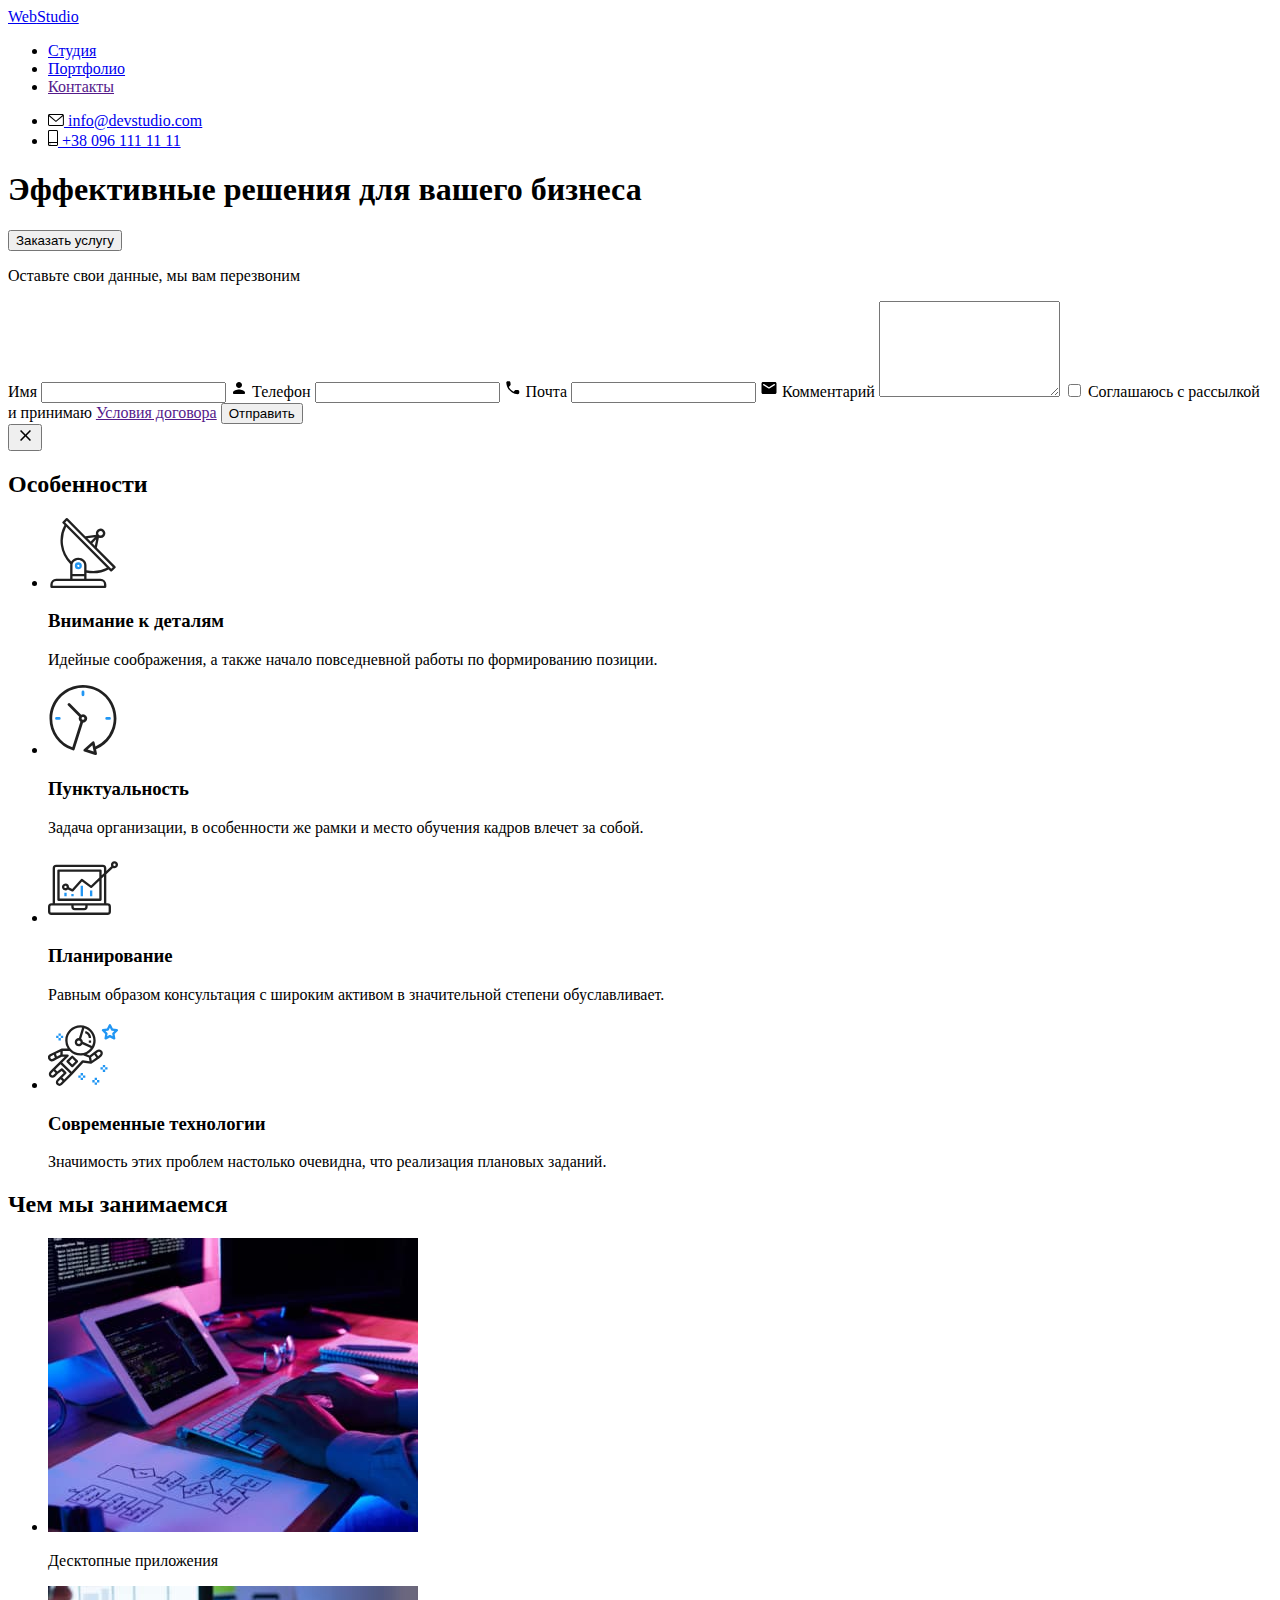
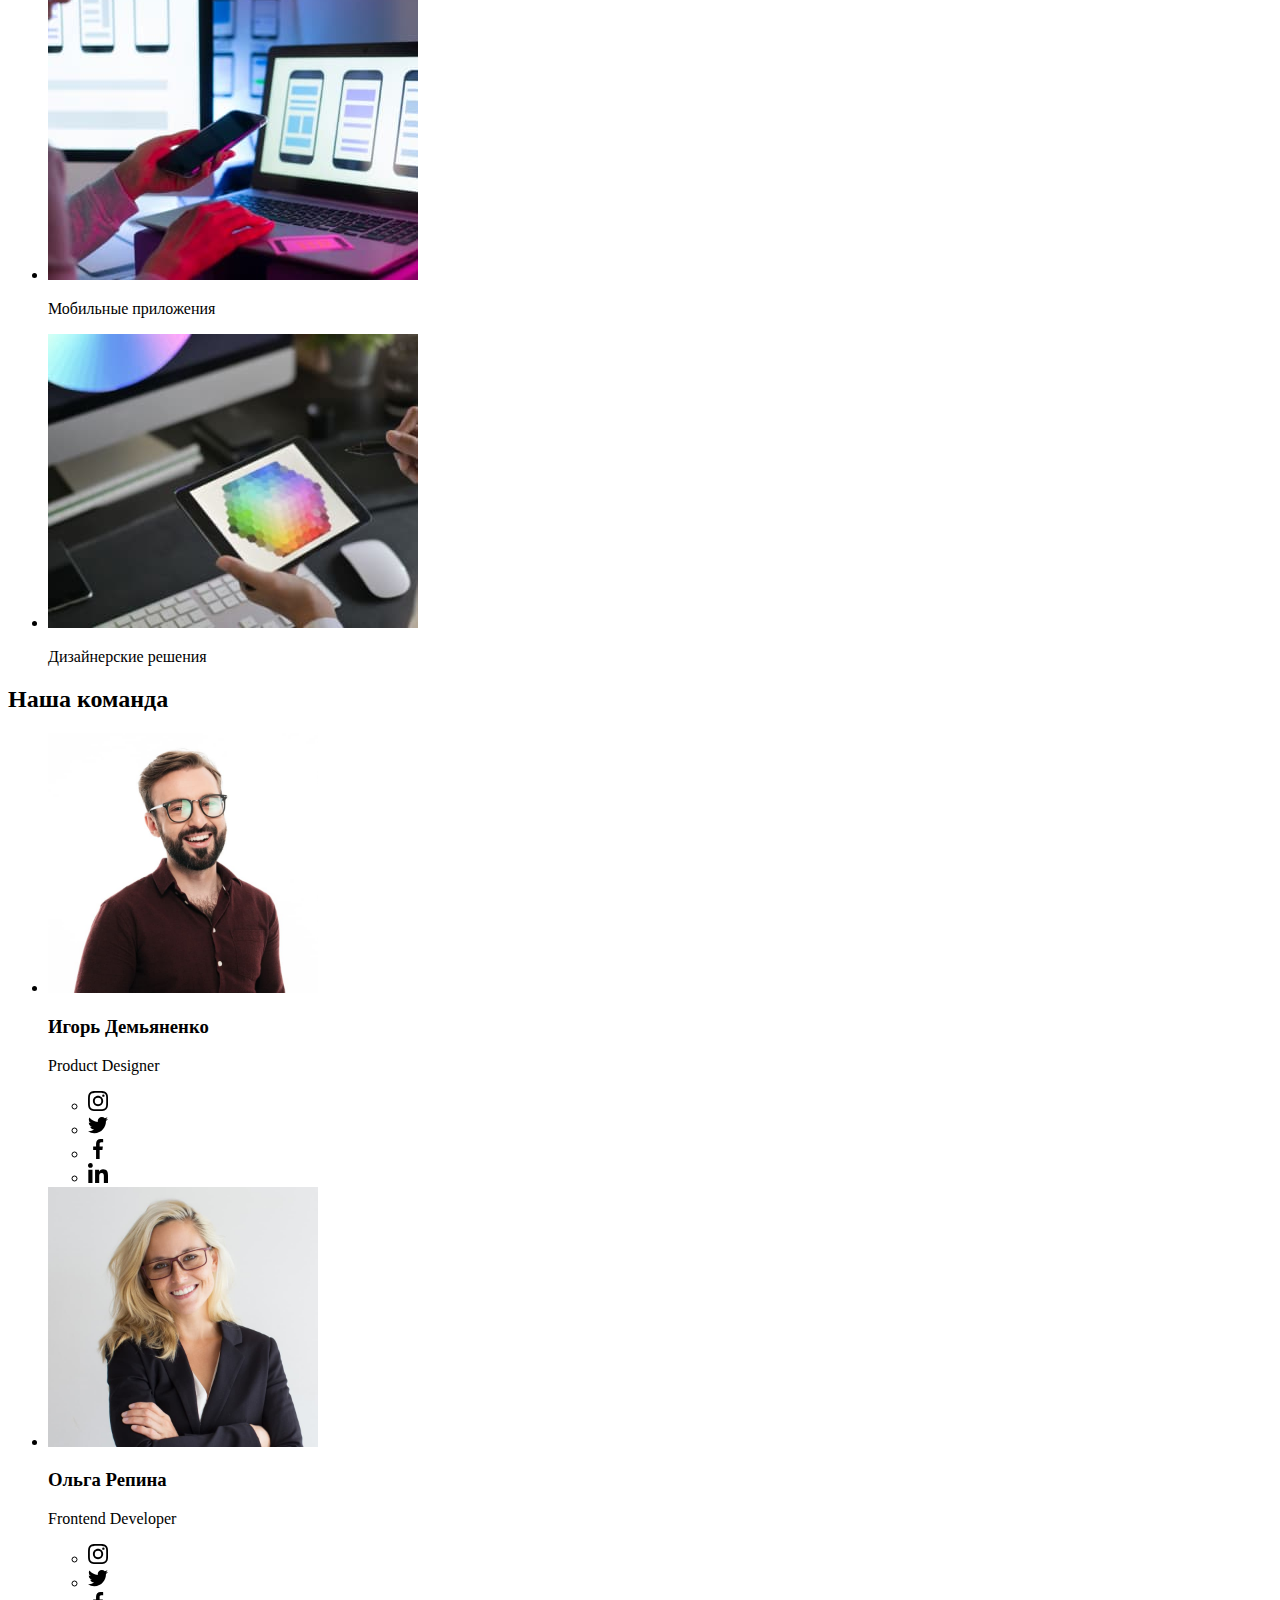
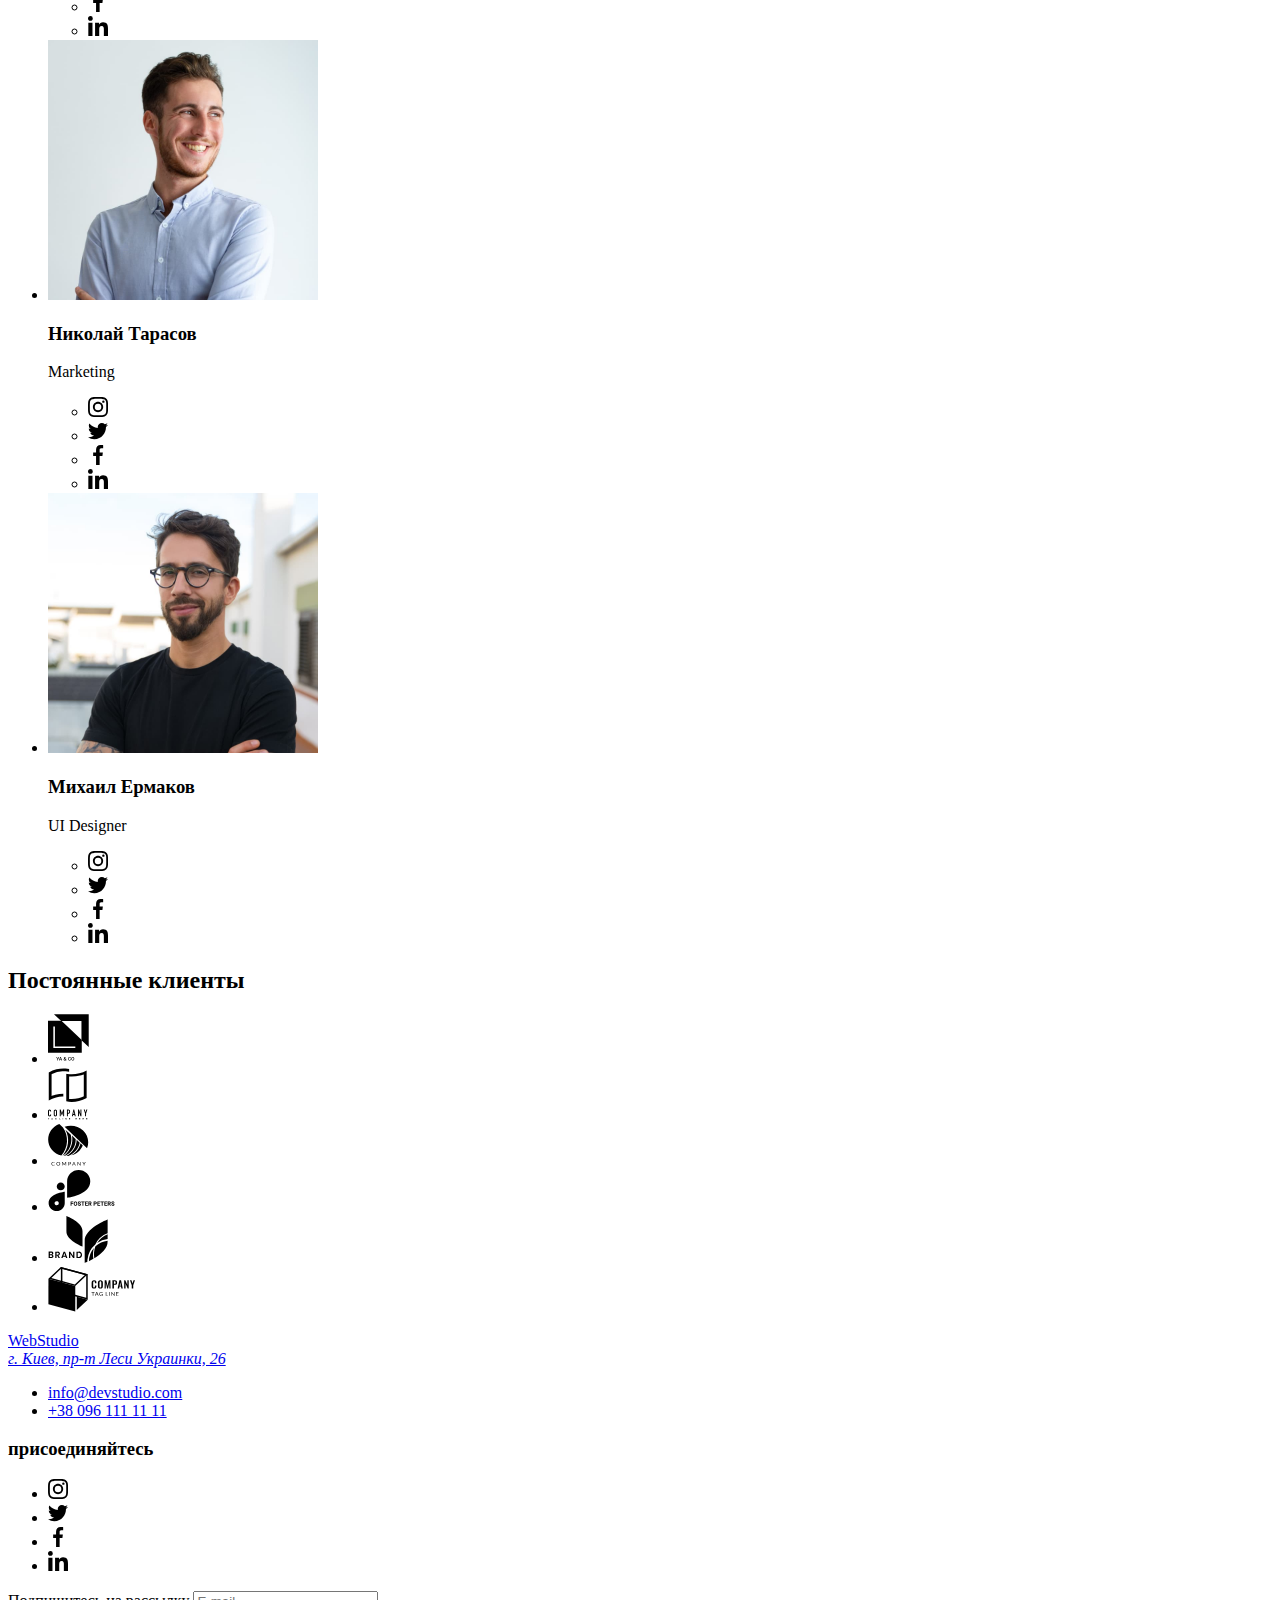
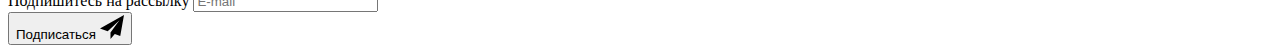
==== index.html @ 2cf4d6de "Добавление файлов" ====
<!DOCTYPE html>
<html lang="ru">
  <head>
    <meta charset="UTF-8" />
    <meta name="viewport" content="width=device-width, initial-scale=1.0" />
    <link rel="preconnect" href="https://fonts.gstatic.com" />
    <link
      href="https://fonts.googleapis.com/css2?family=Raleway:wght@700&family=Roboto:wght@400;500;700;900&display=swap"
      rel="stylesheet"
    />
    <link
      rel="stylesheet"
      href="https://cdnjs.cloudflare.com/ajax/libs/modern-normalize/1.0.0/modern-normalize.css"
      integrity="sha512-Zx6MlUMKSVJoQ+83OwhdILe8cSEsCzfqThJd7J/VA2UrK6Ctj85p+xzqfyuNXE5B1k25uUdmJ2OzItbBy9GHAQ=="
      crossorigin="anonymous"
    />
    <link rel="stylesheet" href="./css/styles.css" />
    <title>WebStudio</title>
  </head>
  <body>
    <!--Header-->
    <header class="header">
      <div class="container">
        <nav class="main-nav">
          <a class="logo" href="./index.html"
            ><span class="text-logo">Web</span>Studio</a
          >
          <ul class="nav-list list">
            <li class="item current-page">
              <a class="link" href="./index.html">Студия</a>
            </li>
            <li class="item">
              <a class="link" href="./portfolio.html">Портфолио</a>
            </li>
            <li class="item"><a class="link" href="">Контакты</a></li>
          </ul>
        </nav>
        <ul class="list contact-list">
          <li class="item">
            <a class="link" href="mailto:info@devstudio.com">
              <svg class="icon" width="16" height="12">
                <use href="./images/icons.svg#icon-envelope"></use>
              </svg>
              info@devstudio.com
            </a>
          </li>
          <li class="item">
            <a class="link" href="tel:+380961111111">
              <svg class="icon" width="10" height="16">
                <use href="./images/icons.svg#icon-smartphone"></use>
              </svg>
              +38 096 111 11 11</a
            >
          </li>
        </ul>
      </div>
    </header>

    <main>
      <!--Hero-->
      <section class="hero section overlay-hero">
        <div class="container">
          <h1 class="hero-title">Эффективные решения для вашего бизнеса</h1>
          <button class="hero-button" data-modal-open type="button">
            Заказать услугу
          </button>
          <div class="backdrop is-hidden" data-modal>
            <div class="modal">
              <form class="modal-content">
                <p class="modal-content-title">
                  Оставьте свои данные, мы вам перезвоним
                </p>
                <label class="modal-content-label"
                  >Имя
                  <input class="modal-content-input" type="text" name="name" />
                  <svg class="modal-content-icon" width="18" height="18">
                    <use href="./images/icons.svg#person-black"></use>
                  </svg>
                </label>

                <label class="modal-content-label">
                  Телефон
                  <input
                    class="modal-content-input"
                    type="tel"
                    name="phone-number"
                  />
                  <svg class="modal-content-icon" width="18" height="18">
                    <use href="./images/icons.svg#phone-black"></use>
                  </svg>
                </label>

                <label class="modal-content-label"
                  >Почта
                  <input
                    class="modal-content-input"
                    type="email"
                    name="email"
                  />
                  <svg class="modal-content-icon" width="18" height="18">
                    <use href="./images/icons.svg#email-black"></use>
                  </svg>
                </label>

                <label for="modal-content-comment" class="modal-content-label"
                  >Комментарий
                  <textarea
                    class="modal-content-input"
                    name="comment"
                    id="modal-content-comment"
                    rows="6"
                    placeholder="Введите текст"
                  >
                  </textarea>
                </label>

                <label class="modal-cheked-label">
                  <input class="checkbox" type="checkbox" />
                  <span class="checkbox-icon"></span> Соглашаюсь с рассылкой и
                  принимаю
                  <a class="checkbox-link" href="">Условия договора</a>
                </label>
                <button class="modal-submit" type="submit">Отправить</button>
              </form>
              <button class="close-button" data-modal-close type="button">
                <svg class="close-button-icon" width="18" height="18">
                  <use href="./images/icons.svg#icon-close"></use>
                </svg>
              </button>
            </div>
          </div>
        </div>
      </section>

      <!--features-->
      <section class="features section">
        <div class="container">
          <h2 class="visually-hidden">Особенности</h2>
          <ul class="features-list list">
            <li class="item">
              <div class="features-icon-bg">
                <svg class="icon" width="70" height="70">
                  <use href="./images/icons.svg#icon-antenna"></use>
                </svg>
              </div>
              <h3 class="features-title">Внимание к деталям</h3>
              <p>
                Идейные соображения, а также начало повседневной работы по
                формированию позиции.
              </p>
            </li>
            <li class="item">
              <div class="features-icon-bg">
                <svg class="icon" width="70" height="70">
                  <use href="./images/icons.svg#icon-clock"></use>
                </svg>
              </div>
              <h3 class="features-title">Пунктуальность</h3>
              <p>
                Задача организации, в особенности же рамки и место обучения
                кадров влечет за собой.
              </p>
            </li>
            <li class="item">
              <div class="features-icon-bg">
                <svg class="icon" width="70" height="70">
                  <use href="./images/icons.svg#icon-diagram"></use>
                </svg>
              </div>
              <h3 class="features-title">Планирование</h3>
              <p>
                Равным образом консультация с широким активом в значительной
                степени обуславливает.
              </p>
            </li>
            <li class="item">
              <div class="features-icon-bg">
                <svg class="icon" width="70" height="70">
                  <use href="./images/icons.svg#icon-astronaut"></use>
                </svg>
              </div>
              <h3 class="features-title">Современные технологии</h3>
              <p>
                Значимость этих проблем настолько очевидна, что реализация
                плановых заданий.
              </p>
            </li>
          </ul>
        </div>
      </section>

      <!--What are we doing-->
      <section class="occupation">
        <div class="container">
          <h2 class="occupation-title">Чем мы занимаемся</h2>
          <ul class="occupation-list list">
            <li class="item">
              <img
                src="./images/development.jpg"
                alt="Разработка"
                width="370"
              />
              <div class="occupation-list-text">
                <p>Десктопные приложения</p>
              </div>
            </li>
            <li class="item">
              <img src="./images/planning.jpg" alt="Планирование" width="370" />
              <div class="occupation-list-text">
                <p>Мобильные приложения</p>
              </div>
            </li>
            <li class="item">
              <img src="./images/design.jpg" alt="Дизайн" width="370" />
              <div class="occupation-list-text">
                <p>Дизайнерские решения</p>
              </div>
            </li>
          </ul>
        </div>
      </section>

      <!--Our Team-->
      <section class="team section">
        <div class="container">
          <h2 class="team-title">Наша команда</h2>
          <ul class="team-list list">
            <li class="team-list-item">
              <img
                src="./images/product.jpg"
                alt="Фото дезайнера продукта Игоря Демьяненко"
                width="270"
              />
              <h3 class="team-list-item-title">Игорь Демьяненко</h3>
              <p class="team-list-item-text">Product Designer</p>
              <ul class="social-net list">
                <li class="item">
                  <a
                    class="link"
                    href=""
                    aria-label="Ссилка на instagram"
                    rel="noopener noreferrer nofollow"
                    target="_blank"
                  >
                    <svg class="icon" width="20" height="20">
                      <use href="./images/icons.svg#icon-instagram"></use>
                    </svg>
                  </a>
                </li>
                <li class="item">
                  <a
                    class="link"
                    href=""
                    aria-label="Ссилка на twitter"
                    rel="noopener noreferrer nofollow"
                    target="_blank"
                  >
                    <svg class="icon" width="20" height="20">
                      <use href="./images/icons.svg#icon-twitter"></use>
                    </svg>
                  </a>
                </li>
                <li class="item">
                  <a
                    class="link"
                    href=""
                    aria-label="Ссилка на facebook"
                    rel="noopener noreferrer nofollow"
                    target="_blank"
                  >
                    <svg class="icon" width="20" height="20">
                      <use href="./images/icons.svg#icon-facebook"></use>
                    </svg>
                  </a>
                </li>
                <li class="item">
                  <a
                    class="link"
                    href=""
                    aria-label="Ссилка на linkedin"
                    rel="noopener noreferrer nofollow"
                    target="_blank"
                  >
                    <svg class="icon" width="20" height="20">
                      <use href="./images/icons.svg#icon-linkedin"></use>
                    </svg>
                  </a>
                </li>
              </ul>
            </li>
            <li class="team-list-item">
              <img
                src="./images/frontend.jpg"
                alt="Фото фронтенд разработчика Ольги Репиной"
                width="270"
              />
              <h3 class="team-list-item-title">Ольга Репина</h3>
              <p class="team-list-item-text">Frontend Developer</p>
              <ul class="social-net list">
                <li class="item">
                  <a
                    class="link"
                    href=""
                    aria-label="Ссилка на instagram"
                    rel="noopener noreferrer nofollow"
                    target="_blank"
                  >
                    <svg class="icon" width="20" height="20">
                      <use href="./images/icons.svg#icon-instagram"></use>
                    </svg>
                  </a>
                </li>
                <li class="item">
                  <a
                    class="link"
                    href=""
                    aria-label="Ссилка на twitter"
                    rel="noopener noreferrer nofollow"
                    target="_blank"
                  >
                    <svg class="icon" width="20" height="20">
                      <use href="./images/icons.svg#icon-twitter"></use>
                    </svg>
                  </a>
                </li>
                <li class="item">
                  <a
                    class="link"
                    href=""
                    aria-label="Ссилка на facebook"
                    rel="noopener noreferrer nofollow"
                    target="_blank"
                  >
                    <svg class="icon" width="20" height="20">
                      <use href="./images/icons.svg#icon-facebook"></use>
                    </svg>
                  </a>
                </li>
                <li class="item">
                  <a
                    class="link"
                    href=""
                    aria-label="Ссилка на linkedin"
                    rel="noopener noreferrer nofollow"
                    target="_blank"
                  >
                    <svg class="icon" width="20" height="20">
                      <use href="./images/icons.svg#icon-linkedin"></use>
                    </svg>
                  </a>
                </li>
              </ul>
            </li>
            <li class="team-list-item">
              <img
                src="./images/marketing.jpg"
                alt="Фото маркетолога Николая Тарасова"
                width="270"
              />
              <h3 class="team-list-item-title">Николай Тарасов</h3>
              <p class="team-list-item-text">Marketing</p>

              <ul class="social-net list">
                <li class="item">
                  <a
                    class="link"
                    href=""
                    aria-label="Ссилка на instagram"
                    rel="noopener noreferrer nofollow"
                    target="_blank"
                  >
                    <svg class="icon" width="20" height="20">
                      <use href="./images/icons.svg#icon-instagram"></use>
                    </svg>
                  </a>
                </li>
                <li class="item">
                  <a
                    class="link"
                    href=""
                    aria-label="Ссилка на twitter"
                    rel="noopener noreferrer nofollow"
                    target="_blank"
                  >
                    <svg class="icon" width="20" height="20">
                      <use href="./images/icons.svg#icon-twitter"></use>
                    </svg>
                  </a>
                </li>
                <li class="item">
                  <a
                    class="link"
                    href=""
                    aria-label="Ссилка на facebook"
                    rel="noopener noreferrer nofollow"
                    target="_blank"
                  >
                    <svg class="icon" width="20" height="20">
                      <use href="./images/icons.svg#icon-facebook"></use>
                    </svg>
                  </a>
                </li>
                <li class="item">
                  <a
                    class="link"
                    href=""
                    aria-label="Ссилка на linkedin"
                    rel="noopener noreferrer nofollow"
                    target="_blank"
                  >
                    <svg class="icon" width="20" height="20">
                      <use href="./images/icons.svg#icon-linkedin"></use>
                    </svg>
                  </a>
                </li>
              </ul>
            </li>
            <li class="team-list-item">
              <img
                src="./images/designer.jpg"
                alt="Фото Юай дизайнера Михаила Ермакова"
                width="270"
              />
              <h3 class="team-list-item-title">Михаил Ермаков</h3>
              <p class="team-list-item-text">UI Designer</p>
              <ul class="social-net list">
                <li class="item">
                  <a
                    class="link"
                    href=""
                    aria-label="Ссилка на instagram"
                    rel="noopener noreferrer nofollow"
                    target="_blank"
                  >
                    <svg class="icon" width="20" height="20">
                      <use href="./images/icons.svg#icon-instagram"></use>
                    </svg>
                  </a>
                </li>
                <li class="item">
                  <a
                    class="link"
                    href=""
                    aria-label="Ссилка на twitter"
                    rel="noopener noreferrer nofollow"
                    target="_blank"
                  >
                    <svg class="icon" width="20" height="20">
                      <use href="./images/icons.svg#icon-twitter"></use>
                    </svg>
                  </a>
                </li>
                <li class="item">
                  <a
                    class="link"
                    href=""
                    aria-label="Ссилка на facebook"
                    rel="noopener noreferrer nofollow"
                    target="_blank"
                  >
                    <svg class="icon" width="20" height="20">
                      <use href="./images/icons.svg#icon-facebook"></use>
                    </svg>
                  </a>
                </li>
                <li class="item">
                  <a
                    class="link"
                    href=""
                    aria-label="Ссилка на linkedin"
                    rel="noopener noreferrer nofollow"
                    target="_blank"
                  >
                    <svg class="icon" width="20" height="20">
                      <use href="./images/icons.svg#icon-linkedin"></use>
                    </svg>
                  </a>
                </li>
              </ul>
            </li>
          </ul>
        </div>
      </section>

      <!-- Постоянные клиенты -->

      <section class="regular-clients section">
        <div class="container">
          <h2 class="regular-clients-title">Постоянные клиенты</h2>
          <ul class="list">
            <li class="item">
              <a
                class="link"
                href=""
                aria-label="Лого компании 1"
                rel="noopener noreferrer nofollow"
                target="_blank"
              >
                <svg class="icon" width="45" height="50">
                  <use href="./images/icons.svg#icon-logo-1"></use>
                </svg>
              </a>
            </li>
            <li class="item">
              <a
                class="link"
                href=""
                aria-label="Лого компании 2"
                rel="noopener noreferrer nofollow"
                target="_blank"
              >
                <svg class="icon" width="40" height="52">
                  <use href="./images/icons.svg#icon-logo-2"></use>
                </svg>
              </a>
            </li>
            <li class="item">
              <a
                class="link"
                href=""
                aria-label="Лого компании 3"
                rel="noopener noreferrer nofollow"
                target="_blank"
              >
                <svg class="icon" width="41" height="42">
                  <use href="./images/icons.svg#icon-logo-3"></use>
                </svg>
              </a>
            </li>
            <li class="item">
              <a
                class="link"
                href=""
                aria-label="Лого компании 4"
                rel="noopener noreferrer nofollow"
                target="_blank"
              >
                <svg class="icon" width="80" height="42">
                  <use href="./images/icons.svg#icon-logo-4"></use>
                </svg>
              </a>
            </li>
            <li class="item">
              <a
                class="link"
                href=""
                aria-label="Лого компании 5"
                rel="noopener noreferrer nofollow"
                target="_blank"
              >
                <svg class="icon" width="60" height="47">
                  <use href="./images/icons.svg#icon-logo-5"></use>
                </svg>
              </a>
            </li>
            <li class="item">
              <a
                class="link"
                href=""
                aria-label="Лого компании 6"
                rel="noopener noreferrer nofollow"
                target="_blank"
              >
                <svg class="icon" width="88" height="45">
                  <use href="./images/icons.svg#icon-logo-6"></use>
                </svg>
              </a>
            </li>
          </ul>
        </div>
      </section>
    </main>

    <!--Footer-->
    <footer class="footer">
      <div class="container">
        <div class="footer-content">
          <div class="contacts">
            <a class="logo dark-bg" href="./index.html"
              ><span class="text-logo">Web</span>Studio</a
            >
            <address class="footer-address">
              <a
                class="link"
                href="https://goo.gl/maps/Tkrdaqp9msqu5Cb39"
                rel="noopener noreferrer nofollow"
                target="_blank"
                >г. Киев, пр-т Леси Украинки, 26</a
              >
            </address>
            <ul class="list footer-contact-list">
              <li class="item">
                <a class="link" href="mailto:info@devstudio.com"
                  >info@devstudio.com</a
                >
              </li>
              <li class="item">
                <a class="link" href="tel:+380961111111">+38 096 111 11 11</a>
              </li>
            </ul>
          </div>

          <div class="join">
            <h3 class="join-title">присоединяйтесь</h3>
            <ul class="list">
              <li class="item">
                <a
                  class="link"
                  href=""
                  aria-label="Ссилка на instagram"
                  rel="noopener noreferrer nofollow"
                  target="_blank"
                >
                  <svg class="icon" width="20" height="20">
                    <use href="./images/icons.svg#icon-instagram"></use>
                  </svg>
                </a>
              </li>
              <li class="item">
                <a
                  class="link"
                  href=""
                  aria-label="Ссилка на twitter"
                  rel="noopener noreferrer nofollow"
                  target="_blank"
                >
                  <svg class="icon" width="20" height="20">
                    <use href="./images/icons.svg#icon-twitter"></use>
                  </svg>
                </a>
              </li>
              <li class="item">
                <a
                  class="link"
                  href=""
                  aria-label="Ссилка на facebook"
                  rel="noopener noreferrer nofollow"
                  target="_blank"
                >
                  <svg class="icon" width="20" height="20">
                    <use href="./images/icons.svg#icon-facebook"></use>
                  </svg>
                </a>
              </li>
              <li class="item">
                <a
                  class="link"
                  href=""
                  aria-label="Ссилка на linkedin"
                  rel="noopener noreferrer nofollow"
                  target="_blank"
                >
                  <svg class="icon" width="20" height="20">
                    <use href="./images/icons.svg#icon-linkedin"></use>
                  </svg>
                </a>
              </li>
            </ul>
          </div>
          <div class="form-container">
            <form class="subscribe-form">
              <div class="subscribe-container">
                <label class="subscribe-label" for="subsribe-email"
                  >Подпишитесь на рассылку</label
                >
                <input
                  class="subscribe-input"
                  type="email"
                  name="email"
                  required
                  placeholder="E-mail"
                  id="subsribe-email"
                />
              </div>
              <button class="subscribe-button" type="submit">
                Подписаться
                <svg class="subscribe-icon" width="24" height="24">
                  <use href="./images/icons.svg#icon-send"></use>
                </svg>
              </button>
            </form>
          </div>
        </div>
      </div>
    </footer>
    <script src="./js/modal.js"></script>
  </body>
</html>
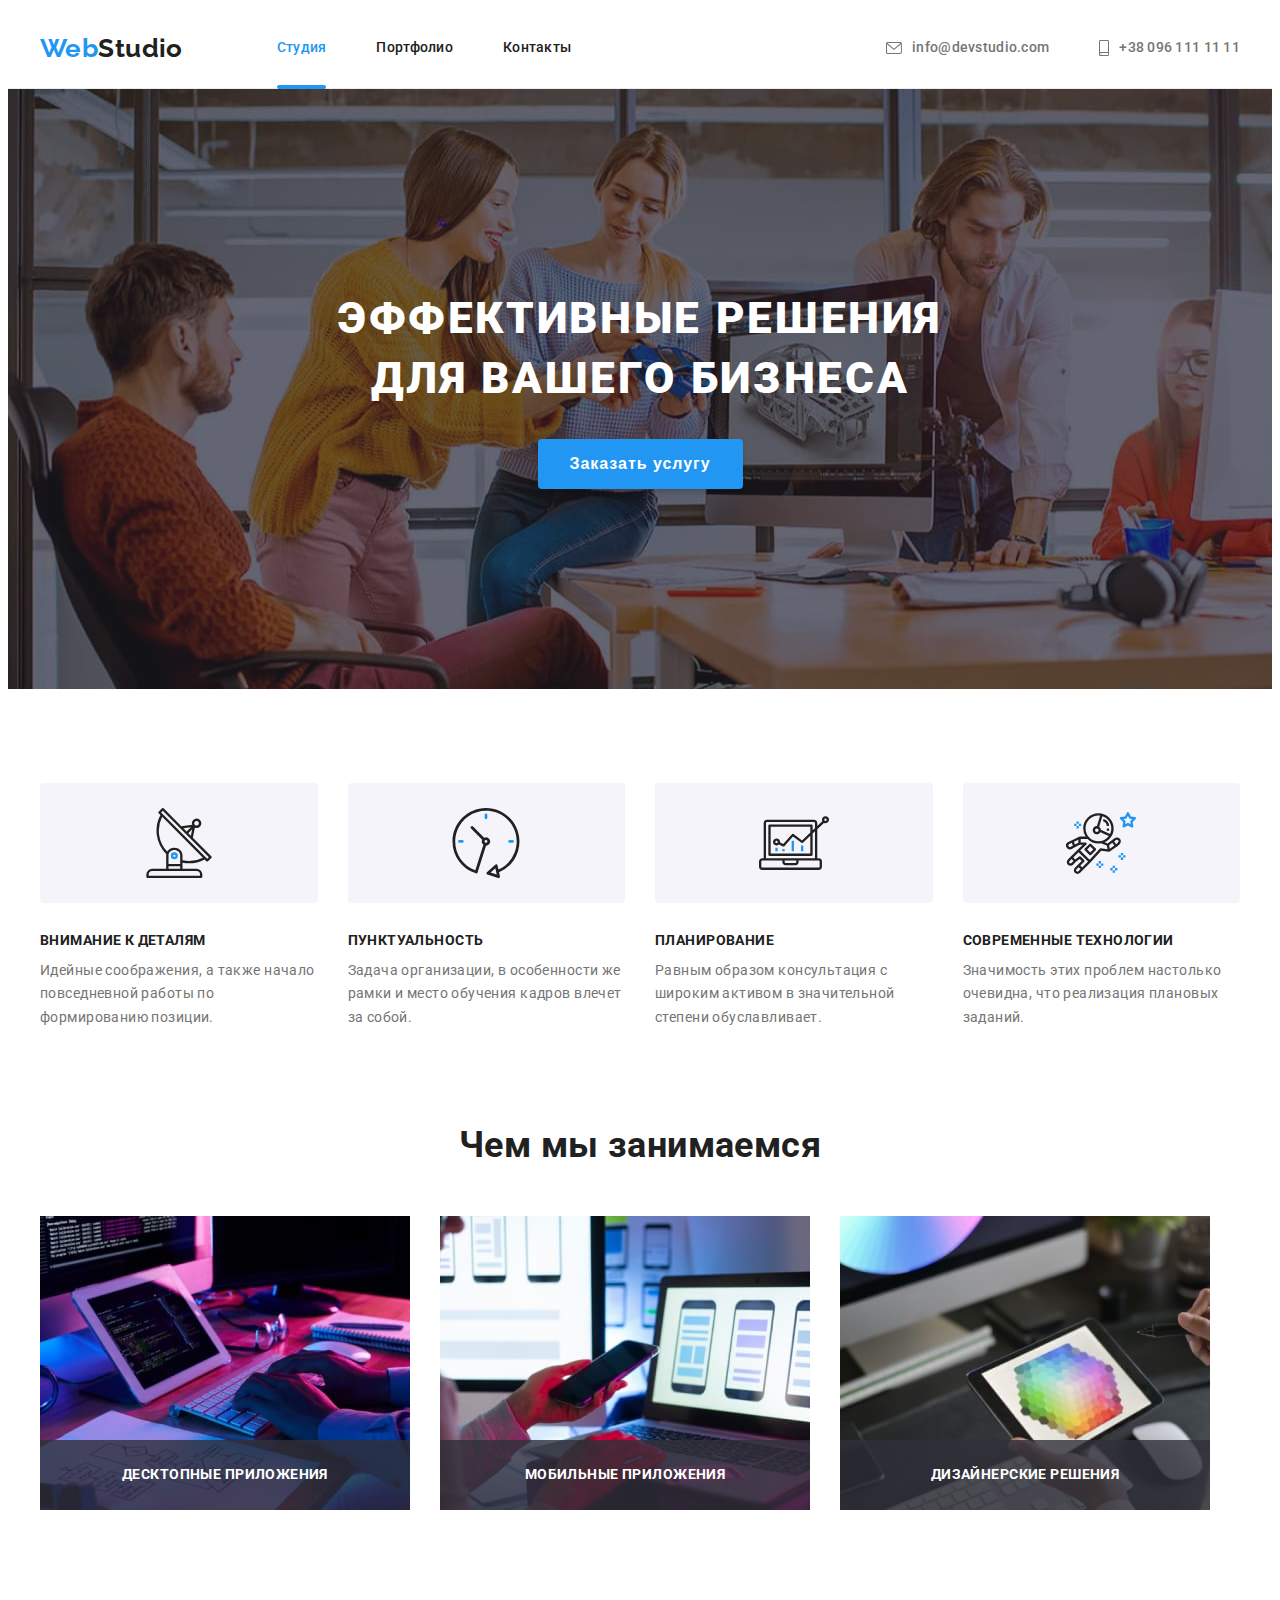
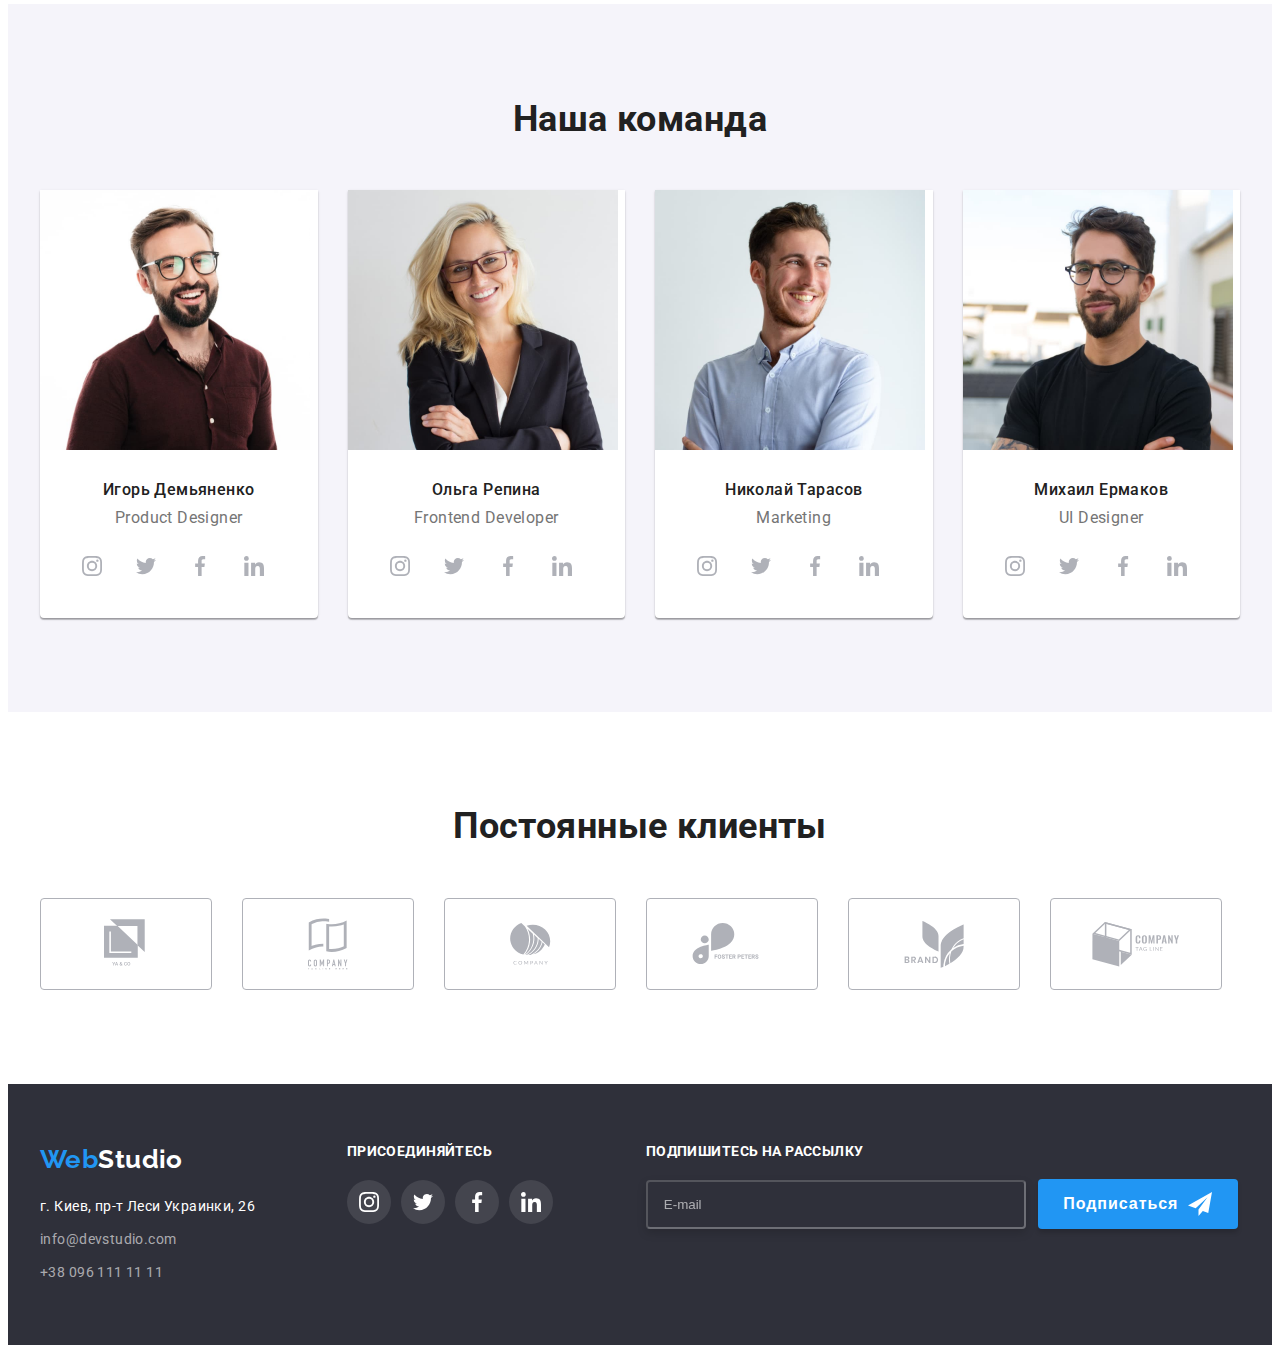
==== commit d30b580e: "Преобразование в Sass" ====
--- a/index.html
+++ b/index.html
@@ -14,7 +14,7 @@
       integrity="sha512-Zx6MlUMKSVJoQ+83OwhdILe8cSEsCzfqThJd7J/VA2UrK6Ctj85p+xzqfyuNXE5B1k25uUdmJ2OzItbBy9GHAQ=="
       crossorigin="anonymous"
     />
-    <link rel="stylesheet" href="./css/styles.css" />
+    <link rel="stylesheet" href="./css/styles.min.css" />
     <title>WebStudio</title>
   </head>
   <body>
--- a/css/styles.min.css
+++ b/css/styles.min.css
@@ -0,0 +1,2 @@
+:root{--main-text-color: #757575;--accent-color: #2196f3;--secondary-text-color: #212121;--primary-white-color: #ffffff;--dark-background-color: #2f303a;--secondary-background-color: #f5f4fa}.container{width:1200px;margin-left:auto;margin-right:auto;padding-left:15px;padding-right:15px}body{font-family:"Roboto", sans-serif;font-weight:400;font-size:14px;line-height:1.71;letter-spacing:0.03em;color:var(--main-text-color)}.visually-hidden{position:absolute !important;clip:rect(1px 1px 1px 1px);clip:rect(1px, 1px, 1px, 1px);padding:0 !important;border:0 !important;height:1px !important;width:1px !important;overflow:hidden}ul,p,h1,h2,h3,h4,h5,h6{margin:0;padding:0}img{display:block;max-width:100%}.list{list-style:none}.link{text-decoration:none;color:inherit}.header{border-bottom:solid 1px #ececec;transition-property:color;transition-duration:250ms;transition-timing-function:cubic-bezier(0.4, 0, 0.2, 1)}.header .link{transition-property:color;transition-duration:250ms;transition-timing-function:cubic-bezier(0.4, 0, 0.2, 1)}.header .link:hover,.header .link:focus{color:var(--accent-color)}.current-page{position:relative;color:var(--accent-color)}.current-page::after{position:absolute;bottom:-1px;content:"";display:block;width:100%;height:4px;border-radius:2px;background-color:var(--accent-color)}.logo{display:block;margin-right:94px;font-family:"Raleway", sans-serif;font-weight:700;font-size:26px;line-height:1.19;color:var(--secondary-text-color);text-decoration:none}.text-logo{color:var(--accent-color)}.logo.dark-bg{margin-bottom:20px}.main-nav{display:flex;align-items:center}.nav-list{display:flex;font-weight:500;font-size:14px;line-height:1.14;letter-spacing:0.02em;color:var(--secondary-text-color)}.nav-list .item:not(:last-child){margin-right:50px}.nav-list .link{display:block;padding-top:32px;padding-bottom:32px}.contact-list{display:flex;margin-left:auto;font-weight:500;font-size:14px;line-height:1.14;letter-spacing:0.02em}.contact-list .link{display:flex;align-items:center;padding-top:32px;padding-bottom:32px}.contact-list .icon{margin-right:10px;fill:currentColor}.contact-list .link:hover,.contact-list .link:focus{fill:var(--accent-color)}.contact-list .item:not(:last-child){margin-right:50px}.hero-title{max-width:700px;margin-left:auto;margin-right:auto;margin-bottom:30px;font-weight:900;font-size:44px;line-height:1.36;letter-spacing:0.06em;text-transform:uppercase;color:var(--primary-white-color)}.hero-button{padding:10px 32px;font-weight:700;font-size:16px;line-height:1.87;letter-spacing:0.06em;box-shadow:0px 4px 4px rgba(0,0,0,0.15);border:none;border-radius:4px;color:var(--primary-white-color);background-color:var(--accent-color);cursor:pointer;transition-property:background-color;transition-duration:250ms;transition-timing-function:cubic-bezier(0.4, 0, 0.2, 1)}.hero-button:hover,.hero-button:hover{background-color:#188ce8}.backdrop{position:fixed;top:0;left:0;width:100%;height:100%;z-index:2;background-color:rgba(0,0,0,0.2);opacity:1;transition:opacity 250ms cubic-bezier(0.4, 0, 0.2, 1)}.backdrop.is-hidden .modal{transform:translate(-50%, -50%) scale(1.1)}.backdrop.is-hidden{opacity:0;pointer-events:none;visibility:hidden}.modal{position:absolute;top:50%;left:50%;width:528px;height:581px;padding:40px;background-color:var(--primary-white-color);box-shadow:0px 1px 3px rgba(0,0,0,0.12),0px 1px 1px rgba(0,0,0,0.14),0px 2px 1px rgba(0,0,0,0.2);border-radius:4px;transform:translate(-50%, -50%) scale(1);transition:transform 250ms cubic-bezier(0.4, 0, 0.2, 1)}.modal-content{display:flex;flex-direction:column;align-items:flex-start}.modal-content-title{width:100%;margin-bottom:12px;font-weight:700;font-size:20px;line-height:1.15;text-align:center;color:var(--secondary-text-color)}.modal-content-label{width:100%;position:relative;font-size:12px;line-height:1.16;letter-spacing:0.01em;text-align:start}.modal-content-icon{position:absolute;top:50%;left:12px;transition:fill 250ms cubic-bezier(0.4, 0, 0.2, 1)}.modal-content-label:nth-child(n+3){margin-top:10px}.modal-content-input{width:100%;margin-top:4px;padding-top:11px;padding-bottom:11px;padding-left:42px;border:1px solid rgba(33,33,33,0.2);box-sizing:border-box;border-radius:4px;resize:none;transition:border-color 250ms cubic-bezier(0.4, 0, 0.2, 1)}.modal-content-input:hover,.modal-content-input:focus{border-color:var(--accent-color)}.modal-content-input:hover+.modal-content-icon,.modal-content-input:focus+.modal-content-icon{fill:var(--accent-color)}#modal-content-comment{padding:12px 16px}#modal-content-comment::placeholder{font-size:14px;line-height:1.14;letter-spacing:0.01em;color:rgba(117,117,117,0.5)}.modal-cheked-label{width:100%;margin-top:20px;display:flex;align-items:center;justify-content:center}.checkbox{position:absolute !important;clip:rect(1px 1px 1px 1px);clip:rect(1px, 1px, 1px, 1px);padding:0 !important;border:0 !important;height:1px !important;width:1px !important;overflow:hidden}.checkbox-icon{width:16px;height:15px;margin-right:9px;border:2px solid #000000;border-radius:3px}.checkbox-link{margin-left:4px;color:var(--accent-color);text-decoration:underline}.checkbox:checked+.checkbox-icon{background-image:url(../images/icon-check.svg);background-size:contain;border-color:var(--accent-color);background-color:var(--accent-color);background-origin:border-box}.modal-submit{width:200px;margin-left:auto;margin-right:auto;margin-top:30px;padding-top:10px;padding-bottom:10px;text-align:center;font-weight:700;font-size:16px;line-height:1.87;letter-spacing:0.06em;color:var(--primary-white-color);background-color:var(--accent-color);box-shadow:0px 4px 4px rgba(0,0,0,0.15);border-radius:4px;border:none;transition:background-color 250ms cubic-bezier(0.4, 0, 0.2, 1)}.modal-submit:hover,.modal-submit:focus{background-color:#188ce8;cursor:pointer}.close-button{position:absolute;top:8px;right:8px;display:flex;justify-content:center;align-items:center;width:30px;height:30px;background-color:#ffffff;border:1px solid rgba(0,0,0,0.1);border-radius:50%;cursor:pointer}.close-button-icon{transition-property:fill;transition-duration:250ms;transition-timing-function:cubic-bezier(0.4, 0, 0.2, 1)}.close-button:hover .close-button-icon,.close-button:focus .close-button-icon{fill:var(--accent-color)}.features-title{margin-bottom:10px;font-weight:700;font-size:14px;line-height:1.14;text-transform:uppercase;color:var(--secondary-text-color)}.features-list{display:flex}.features-list .item{width:calc((100% - 90px) / 4)}.features-list .item:not(:last-child){margin-right:30px}.features-icon-bg{height:120px;display:flex;justify-content:center;align-items:center;margin-bottom:30px;background-color:var(--secondary-background-color);border-radius:4px}.occupation-title{margin-bottom:50px;font-weight:700;font-size:36px;line-height:1.167;color:var(--secondary-text-color)}.occupation-list{display:flex}.occupation-list .item{position:relative}.occupation-list .item:not(:last-child){margin-right:30px}.occupation-list .occupation-list-text{position:absolute;left:0;bottom:0;font-weight:700;font-size:14px;line-height:1.14;text-transform:uppercase;z-index:1;color:var(--primary-white-color);display:flex;justify-content:center;align-items:center;width:100%;height:70px;background-color:rgba(47,48,58,0.8)}.team-title{margin-bottom:50px;font-weight:700;font-size:36px;line-height:1.167;color:var(--secondary-text-color)}.team-list{display:flex}.team-list-item{flex-basis:calc((100% - 90px) / 4);padding-bottom:30px;background-color:var(--primary-white-color);box-shadow:0px 1px 3px rgba(0,0,0,0.12),0px 1px 1px rgba(0,0,0,0.14),0px 2px 1px rgba(0,0,0,0.2);border-radius:0px 0px 4px 4px}.team-list-item:not(:last-child){margin-right:30px}.team-list-item-title{margin-top:30px;margin-bottom:10px;font-weight:500;font-size:16px;line-height:1.19;color:var(--secondary-text-color)}.team-list-item-text{font-size:16px;line-height:1.18}.social-net{margin-top:16px;margin-left:30px;margin-right:30px;display:flex;align-items:center}.social-net .link{padding:12px;display:flex;fill:#afb1b8;border-radius:50%;transition-property:background-color, fill, border-radius;transition-duration:250ms;transition-timing-function:cubic-bezier(0.4, 0, 0.2, 1)}.social-net .link:hover,.social-net .link:focus{background-color:var(--accent-color);fill:#ffffff;cursor:pointer}.social-net .item:not(:last-child){margin-right:10px}.regular-clients-title{margin-bottom:50px;font-weight:700;font-size:36px;line-height:1.166;text-align:center;color:var(--secondary-text-color)}.regular-clients .link{min-width:170px;height:90px;display:flex;justify-content:center;align-items:center;border:1px solid #afb1b8;border-radius:4px;fill:#afb1b8;transition-property:fill, border-color;transition-duration:250ms;transition-timing-function:cubic-bezier(0.4, 0, 0.2, 1)}.regular-clients .link:hover,.regular-clients .link:focus{border-color:var(--accent-color);fill:var(--accent-color)}.regular-clients .item:not(:last-child){margin-right:30px}.footer-address{margin-bottom:9px;font-style:normal;color:var(--primary-white-color)}.footer-contact-list{color:rgba(255,255,255,0.6)}.footer-contact-list .item:not(:last-child){margin-bottom:9px}.dark-bg{color:var(--primary-white-color)}.join-title{margin-bottom:20px;font-weight:700;font-size:14px;line-height:1.14;text-transform:uppercase;color:#ffffff}.join .link{padding:12px;display:flex;fill:#ffffff;border-radius:50%;background-color:rgba(255,255,255,0.1);transition-property:background-color, border-radius;transition-duration:250ms;transition-timing-function:cubic-bezier(0.4, 0, 0.2, 1)}.join .link:hover,.join .link:focus{background-color:var(--accent-color)}.subscribe-label{margin-bottom:20px;font-weight:700;font-size:14px;line-height:1.14;text-transform:uppercase;color:var(--primary-white-color)}.subscribe-input{width:358px;padding-bottom:15px;padding-top:15px;padding-left:16px;border-color:rgba(255,255,255,0.3);filter:drop-shadow(0px 4px 4px rgba(0,0,0,0.15));border-radius:4px;background-color:var(--dark-background-color)}.subscribe-input::placeholder{color:rgba(255,255,255,0.6)}.subscribe-button{width:200px;padding-bottom:10px;padding-top:10px;margin-left:12px;display:flex;align-items:center;justify-content:center;font-weight:700;font-size:16px;line-height:1.87;letter-spacing:0.06em;background-color:var(--accent-color);box-shadow:0px 4px 4px rgba(0,0,0,0.15);border-radius:4px;border:none;cursor:pointer;color:var(--primary-white-color)}.subscribe-icon{margin-left:10px;fill:var(--primary-white-color)}.button{padding:6px 22px;background:var(--secondary-background-color);border-radius:4px;border:none}.filter-list-item-button{font-weight:500;font-size:16px;line-height:1.62;letter-spacing:0.03em;color:var(--secondary-text-color);transition-property:background-color, color, box-shadow;transition-duration:250ms;transition-timing-function:cubic-bezier(0.4, 0, 0.2, 1)}.filter-list-item-button:hover,.filter-list-item-button:focus{background-color:var(--accent-color);color:var(--primary-white-color);cursor:pointer;box-shadow:0px 3px 1px rgba(0,0,0,0.1),0px 1px 2px rgba(0,0,0,0.08),0px 2px 2px rgba(0,0,0,0.12)}.our-works-cards-list-item{width:calc((100% - 60px) / 3);margin-right:30px;margin-bottom:30px}.our-works-cards-list-item:nth-child(3n){margin-right:0}.our-works-cards-list-item:nth-last-child(-n+3){margin-bottom:0}.our-works-cards-list-item .link{display:block;transition-property:box-shadow;transition-duration:250ms;transition-timing-function:cubic-bezier(0.4, 0, 0.2, 1)}.our-works-cards-list-item .link:hover,.our-works-cards-list-item .link:focus{box-shadow:0px 1px 1px rgba(0,0,0,0.12),0px 4px 4px rgba(0,0,0,0.06),1px 4px 6px rgba(0,0,0,0.16)}.our-works-cards-list-item .link:hover .our-works-cards-list-item-overlay,.our-works-cards-list-item .link:focus .our-works-cards-list-item-overlay{transform:translateY(0)}.our-works-cards-list-item-thumb p{position:absolute;padding-left:24px;padding-right:24px;font-size:18px;line-height:1.56;color:var(--primary-white-color)}.our-works-cards-list-item-title{margin-bottom:4px;font-weight:700;font-size:18px;line-height:2;letter-spacing:0.06em;color:var(--secondary-text-color)}.our-works-cards-list-content{padding:20px 24px;border-bottom:1px solid #eeeeee;border-right:1px solid #eeeeee;border-left:1px solid #eeeeee}.our-works-cards-list-item-text{font-size:16px;line-height:1.87}.section{padding-top:94px;padding-bottom:94px}.hero{padding-top:200px;padding-bottom:200px;background-color:#c4c4c4;margin-left:auto;margin-right:auto;text-align:center}.overlay-hero{max-width:1600px;background-position:top left;background-image:linear-gradient(to right, rgba(47,48,58,0.4), rgba(47,48,58,0.4)),url(../images/hero.jpg)}.occupation{padding-bottom:94px;text-align:center}.team{text-align:center;background-color:var(--secondary-background-color)}.regular-clients .list{display:flex}.footer{padding-top:60px;padding-bottom:60px;background-color:var(--dark-background-color)}.footer-content{display:flex}.contacts{margin-right:70px}.join .list{display:flex}.join .item:not(:last-child){margin-right:10px}.form-container{margin-left:93px}.subscribe-form{display:flex;align-items:flex-end}.subscribe-container{display:flex;flex-direction:column}.our-works{padding-top:94px}.filter-list{margin-bottom:50px;display:flex;justify-content:center}.filter-list-item:not(:last-child){margin-right:8px}.our-works-cards-list{display:flex;flex-wrap:wrap}.our-works-cards-list-item-thumb{position:relative;overflow:hidden}.our-works-cards-list-item-overlay{position:absolute;top:0;left:0;width:100%;height:100%;display:flex;align-items:center;justify-content:center;background-color:rgba(33,150,243,0.9);transition-property:transform;transition-duration:250ms;transition-timing-function:cubic-bezier(0.4, 0, 0.2, 1);transform:translateY(100%)}.header>.container{display:flex;align-items:center}
+/*# sourceMappingURL=styles.min.css.map */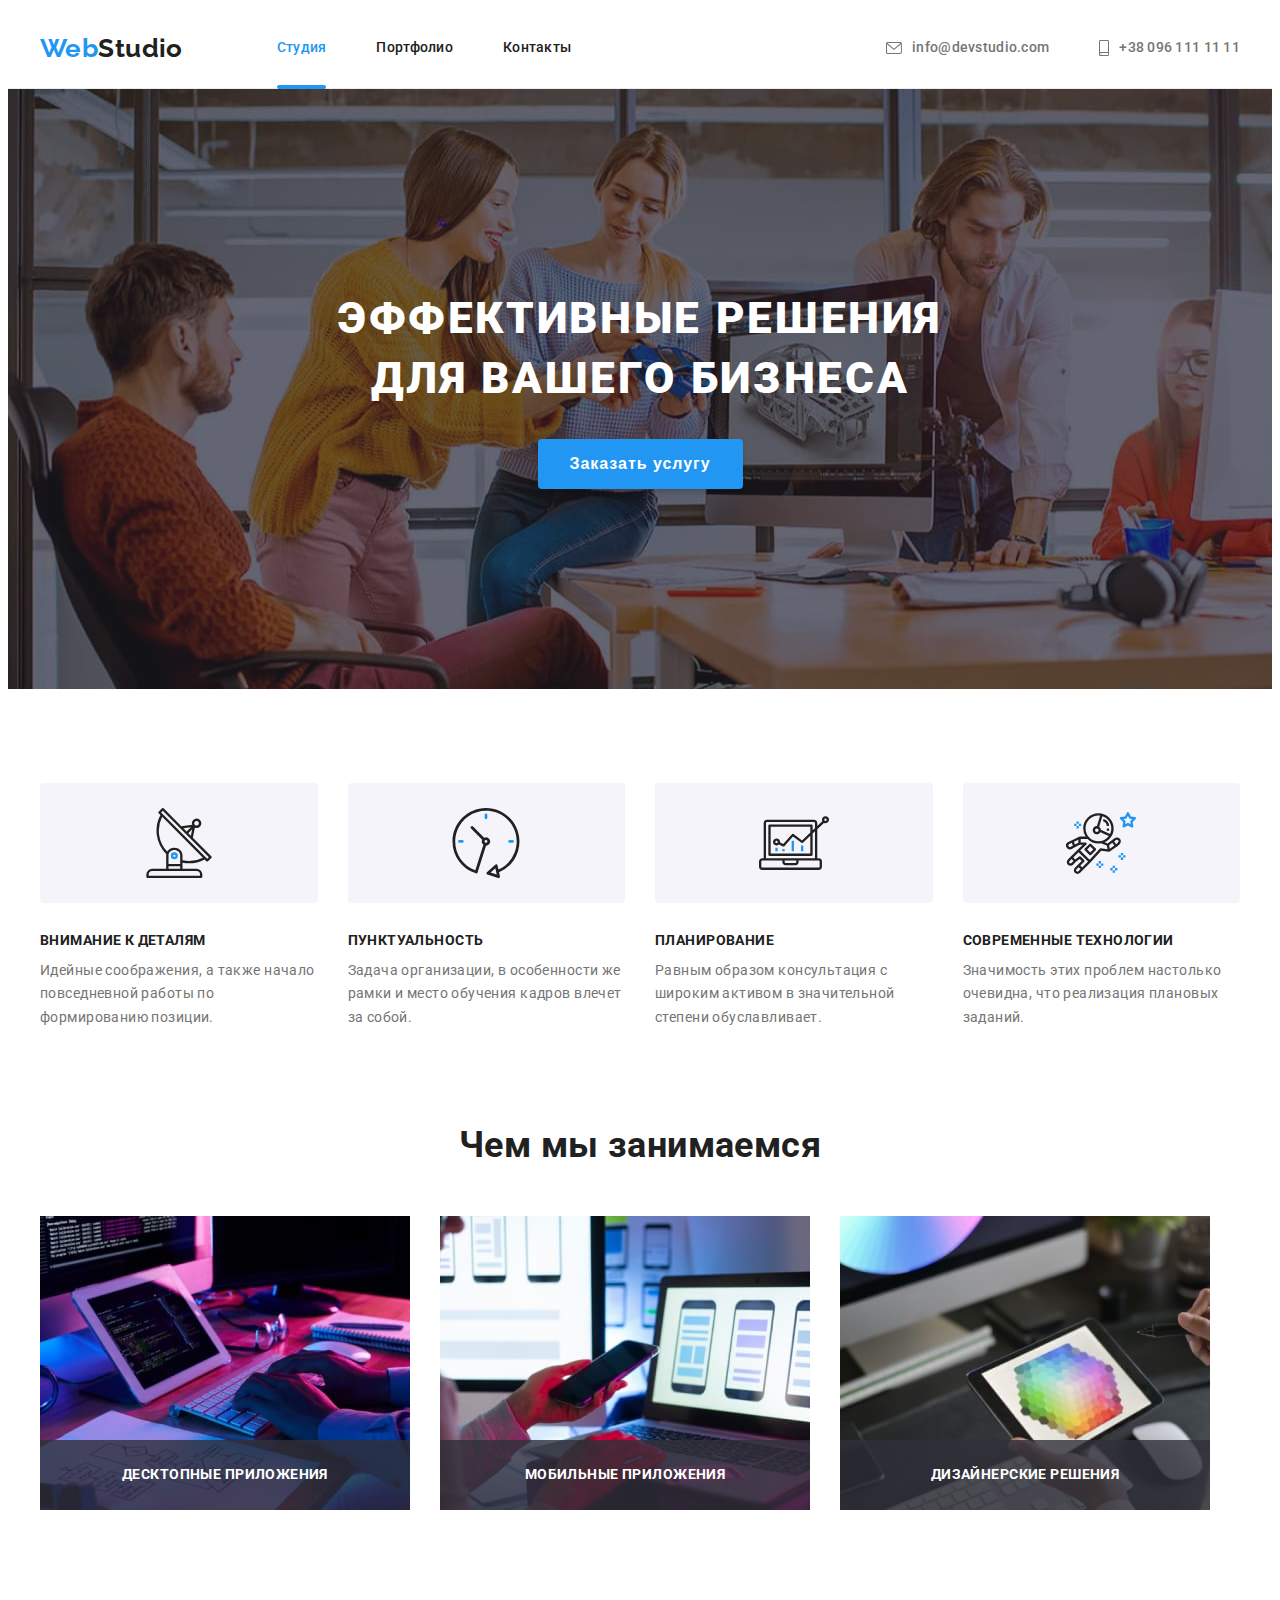
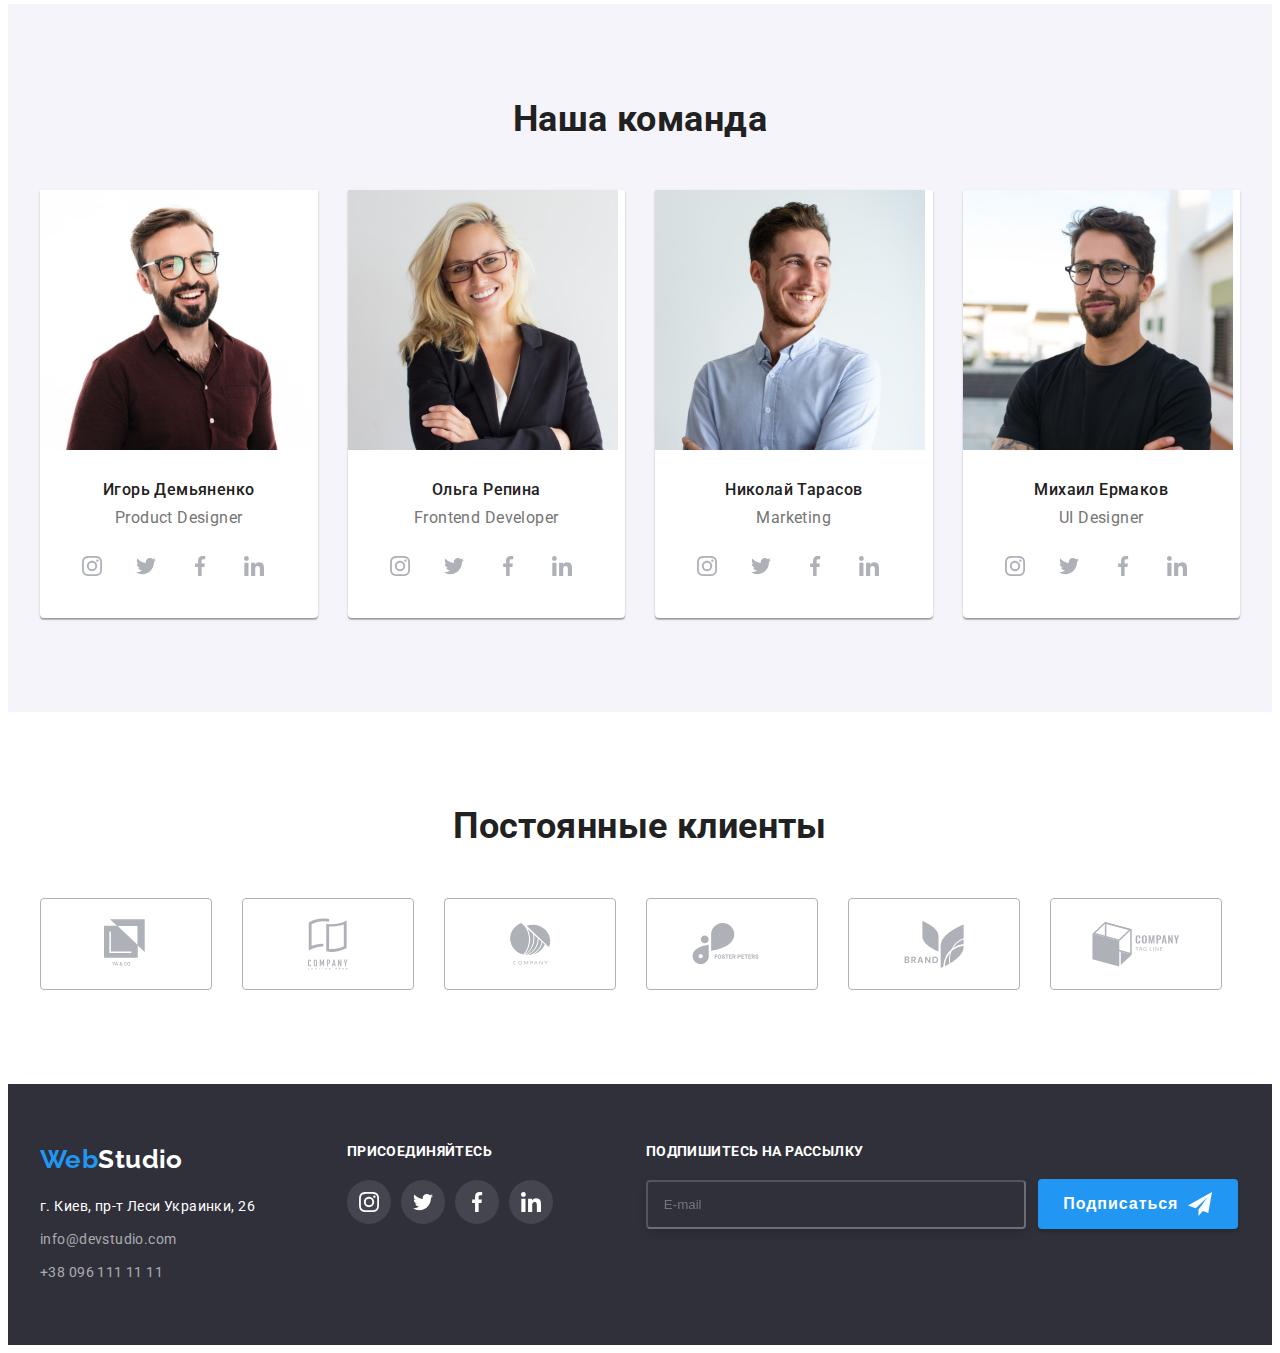
==== commit a0354596: "Переймкеование классов в БЭМ" ====
--- a/index.html
+++ b/index.html
@@ -23,30 +23,34 @@
       <div class="container">
         <nav class="main-nav">
           <a class="logo" href="./index.html"
-            ><span class="text-logo">Web</span>Studio</a
+            ><span class="logo__text">Web</span>Studio</a
           >
           <ul class="nav-list list">
-            <li class="item current-page">
-              <a class="link" href="./index.html">Студия</a>
-            </li>
-            <li class="item">
-              <a class="link" href="./portfolio.html">Портфолио</a>
-            </li>
-            <li class="item"><a class="link" href="">Контакты</a></li>
+            <li class="nav-list__item nav-list__item--current">
+              <a class="nav-list__link link" href="./index.html">Студия</a>
+            </li>
+            <li class="nav-list__item">
+              <a class="nav-list__link link" href="./portfolio.html"
+                >Портфолио</a
+              >
+            </li>
+            <li class="nav-list__item">
+              <a class="nav-list__link link" href="">Контакты</a>
+            </li>
           </ul>
         </nav>
         <ul class="list contact-list">
-          <li class="item">
-            <a class="link" href="mailto:info@devstudio.com">
-              <svg class="icon" width="16" height="12">
+          <li class="contact-list__item">
+            <a class="contact-list__link link" href="mailto:info@devstudio.com">
+              <svg class="contact-list__icon icon" width="16" height="12">
                 <use href="./images/icons.svg#icon-envelope"></use>
               </svg>
               info@devstudio.com
             </a>
           </li>
-          <li class="item">
-            <a class="link" href="tel:+380961111111">
-              <svg class="icon" width="10" height="16">
+          <li class="contact-list__item">
+            <a class="contact-list__link link" href="tel:+380961111111">
+              <svg class="contact-list__icon icon" width="10" height="16">
                 <use href="./images/icons.svg#icon-smartphone"></use>
               </svg>
               +38 096 111 11 11</a
@@ -60,52 +64,52 @@
       <!--Hero-->
       <section class="hero section overlay-hero">
         <div class="container">
-          <h1 class="hero-title">Эффективные решения для вашего бизнеса</h1>
-          <button class="hero-button" data-modal-open type="button">
+          <h1 class="hero__title">Эффективные решения для вашего бизнеса</h1>
+          <button class="hero__button" data-modal-open type="button">
             Заказать услугу
           </button>
           <div class="backdrop is-hidden" data-modal>
             <div class="modal">
               <form class="modal-content">
-                <p class="modal-content-title">
+                <p class="modal-content__title">
                   Оставьте свои данные, мы вам перезвоним
                 </p>
-                <label class="modal-content-label"
+                <label class="modal-content__label"
                   >Имя
-                  <input class="modal-content-input" type="text" name="name" />
-                  <svg class="modal-content-icon" width="18" height="18">
+                  <input class="modal-content__input" type="text" name="name" />
+                  <svg class="modal-content__icon" width="18" height="18">
                     <use href="./images/icons.svg#person-black"></use>
                   </svg>
                 </label>
 
-                <label class="modal-content-label">
+                <label class="modal-content__label">
                   Телефон
                   <input
-                    class="modal-content-input"
+                    class="modal-content__input"
                     type="tel"
                     name="phone-number"
                   />
-                  <svg class="modal-content-icon" width="18" height="18">
+                  <svg class="modal-content__icon" width="18" height="18">
                     <use href="./images/icons.svg#phone-black"></use>
                   </svg>
                 </label>
 
-                <label class="modal-content-label"
+                <label class="modal-content__label"
                   >Почта
                   <input
-                    class="modal-content-input"
+                    class="modal-content__input"
                     type="email"
                     name="email"
                   />
-                  <svg class="modal-content-icon" width="18" height="18">
+                  <svg class="modal-content__icon" width="18" height="18">
                     <use href="./images/icons.svg#email-black"></use>
                   </svg>
                 </label>
 
-                <label for="modal-content-comment" class="modal-content-label"
+                <label for="modal-content-comment" class="modal-content__label"
                   >Комментарий
                   <textarea
-                    class="modal-content-input"
+                    class="modal-content__input"
                     name="comment"
                     id="modal-content-comment"
                     rows="6"
@@ -114,16 +118,28 @@
                   </textarea>
                 </label>
 
-                <label class="modal-cheked-label">
-                  <input class="checkbox" type="checkbox" />
-                  <span class="checkbox-icon"></span> Соглашаюсь с рассылкой и
-                  принимаю
-                  <a class="checkbox-link" href="">Условия договора</a>
+                <label class="modal-content__checkbox-label">
+                  <input class="modal-content__checkbox" type="checkbox" />
+                  <span class="modal-content__checkbox-icon"></span> Соглашаюсь
+                  с рассылкой и принимаю
+                  <a class="modal-content__checkbox-link" href=""
+                    >Условия договора</a
+                  >
                 </label>
-                <button class="modal-submit" type="submit">Отправить</button>
+                <button class="modal-content__submit-button" type="submit">
+                  Отправить
+                </button>
               </form>
-              <button class="close-button" data-modal-close type="button">
-                <svg class="close-button-icon" width="18" height="18">
+              <button
+                class="modal-content__close-button"
+                data-modal-close
+                type="button"
+              >
+                <svg
+                  class="modal-content__close-button-icon"
+                  width="18"
+                  height="18"
+                >
                   <use href="./images/icons.svg#icon-close"></use>
                 </svg>
               </button>
@@ -136,50 +152,50 @@
       <section class="features section">
         <div class="container">
           <h2 class="visually-hidden">Особенности</h2>
-          <ul class="features-list list">
-            <li class="item">
-              <div class="features-icon-bg">
-                <svg class="icon" width="70" height="70">
+          <ul class="features__list list">
+            <li class="features__item">
+              <div class="features__icon-bg">
+                <svg class="features__icon" width="70" height="70">
                   <use href="./images/icons.svg#icon-antenna"></use>
                 </svg>
               </div>
-              <h3 class="features-title">Внимание к деталям</h3>
+              <h3 class="features__title">Внимание к деталям</h3>
               <p>
                 Идейные соображения, а также начало повседневной работы по
                 формированию позиции.
               </p>
             </li>
-            <li class="item">
-              <div class="features-icon-bg">
-                <svg class="icon" width="70" height="70">
+            <li class="features__item">
+              <div class="features__icon-bg">
+                <svg class="features__icon" width="70" height="70">
                   <use href="./images/icons.svg#icon-clock"></use>
                 </svg>
               </div>
-              <h3 class="features-title">Пунктуальность</h3>
+              <h3 class="features__title">Пунктуальность</h3>
               <p>
                 Задача организации, в особенности же рамки и место обучения
                 кадров влечет за собой.
               </p>
             </li>
-            <li class="item">
-              <div class="features-icon-bg">
-                <svg class="icon" width="70" height="70">
+            <li class="features__item">
+              <div class="features__icon-bg">
+                <svg class="features__icon" width="70" height="70">
                   <use href="./images/icons.svg#icon-diagram"></use>
                 </svg>
               </div>
-              <h3 class="features-title">Планирование</h3>
+              <h3 class="features__title">Планирование</h3>
               <p>
                 Равным образом консультация с широким активом в значительной
                 степени обуславливает.
               </p>
             </li>
-            <li class="item">
-              <div class="features-icon-bg">
-                <svg class="icon" width="70" height="70">
+            <li class="features__item">
+              <div class="features__icon-bg">
+                <svg class="features__icon" width="70" height="70">
                   <use href="./images/icons.svg#icon-astronaut"></use>
                 </svg>
               </div>
-              <h3 class="features-title">Современные технологии</h3>
+              <h3 class="features__title">Современные технологии</h3>
               <p>
                 Значимость этих проблем настолько очевидна, что реализация
                 плановых заданий.
@@ -192,27 +208,27 @@
       <!--What are we doing-->
       <section class="occupation">
         <div class="container">
-          <h2 class="occupation-title">Чем мы занимаемся</h2>
-          <ul class="occupation-list list">
-            <li class="item">
+          <h2 class="occupation__title">Чем мы занимаемся</h2>
+          <ul class="occupation__list list">
+            <li class="occupation__item">
               <img
                 src="./images/development.jpg"
                 alt="Разработка"
                 width="370"
               />
-              <div class="occupation-list-text">
+              <div class="occupation__text">
                 <p>Десктопные приложения</p>
               </div>
             </li>
-            <li class="item">
+            <li class="occupation__item">
               <img src="./images/planning.jpg" alt="Планирование" width="370" />
-              <div class="occupation-list-text">
+              <div class="occupation__text">
                 <p>Мобильные приложения</p>
               </div>
             </li>
-            <li class="item">
+            <li class="occupation__item">
               <img src="./images/design.jpg" alt="Дизайн" width="370" />
-              <div class="occupation-list-text">
+              <div class="occupation__text">
                 <p>Дизайнерские решения</p>
               </div>
             </li>
@@ -223,210 +239,210 @@
       <!--Our Team-->
       <section class="team section">
         <div class="container">
-          <h2 class="team-title">Наша команда</h2>
-          <ul class="team-list list">
-            <li class="team-list-item">
+          <h2 class="team__title">Наша команда</h2>
+          <ul class="team__list list">
+            <li class="team-item">
               <img
                 src="./images/product.jpg"
                 alt="Фото дезайнера продукта Игоря Демьяненко"
                 width="270"
               />
-              <h3 class="team-list-item-title">Игорь Демьяненко</h3>
-              <p class="team-list-item-text">Product Designer</p>
+              <h3 class="team-item__title">Игорь Демьяненко</h3>
+              <p class="team-item__text">Product Designer</p>
               <ul class="social-net list">
-                <li class="item">
-                  <a
-                    class="link"
+                <li class="social-net__item">
+                  <a
+                    class="social-net__link"
                     href=""
                     aria-label="Ссилка на instagram"
                     rel="noopener noreferrer nofollow"
                     target="_blank"
                   >
-                    <svg class="icon" width="20" height="20">
+                    <svg class="social-net__icon" width="20" height="20">
                       <use href="./images/icons.svg#icon-instagram"></use>
                     </svg>
                   </a>
                 </li>
-                <li class="item">
-                  <a
-                    class="link"
+                <li class="social-net__item">
+                  <a
+                    class="social-net__link"
                     href=""
                     aria-label="Ссилка на twitter"
                     rel="noopener noreferrer nofollow"
                     target="_blank"
                   >
-                    <svg class="icon" width="20" height="20">
+                    <svg class="social-net__icon" width="20" height="20">
                       <use href="./images/icons.svg#icon-twitter"></use>
                     </svg>
                   </a>
                 </li>
-                <li class="item">
-                  <a
-                    class="link"
+                <li class="social-net__item">
+                  <a
+                    class="social-net__link"
                     href=""
                     aria-label="Ссилка на facebook"
                     rel="noopener noreferrer nofollow"
                     target="_blank"
                   >
-                    <svg class="icon" width="20" height="20">
+                    <svg class="social-net__icon" width="20" height="20">
                       <use href="./images/icons.svg#icon-facebook"></use>
                     </svg>
                   </a>
                 </li>
-                <li class="item">
-                  <a
-                    class="link"
+                <li class="social-net__item">
+                  <a
+                    class="social-net__link"
                     href=""
                     aria-label="Ссилка на linkedin"
                     rel="noopener noreferrer nofollow"
                     target="_blank"
                   >
-                    <svg class="icon" width="20" height="20">
+                    <svg class="social-net__icon" width="20" height="20">
                       <use href="./images/icons.svg#icon-linkedin"></use>
                     </svg>
                   </a>
                 </li>
               </ul>
             </li>
-            <li class="team-list-item">
+            <li class="team-item">
               <img
                 src="./images/frontend.jpg"
                 alt="Фото фронтенд разработчика Ольги Репиной"
                 width="270"
               />
-              <h3 class="team-list-item-title">Ольга Репина</h3>
-              <p class="team-list-item-text">Frontend Developer</p>
+              <h3 class="team-item__title">Ольга Репина</h3>
+              <p class="team-item__text">Frontend Developer</p>
               <ul class="social-net list">
-                <li class="item">
-                  <a
-                    class="link"
+                <li class="social-net__item">
+                  <a
+                    class="social-net__link"
                     href=""
                     aria-label="Ссилка на instagram"
                     rel="noopener noreferrer nofollow"
                     target="_blank"
                   >
-                    <svg class="icon" width="20" height="20">
+                    <svg class="social-net__icon" width="20" height="20">
                       <use href="./images/icons.svg#icon-instagram"></use>
                     </svg>
                   </a>
                 </li>
-                <li class="item">
-                  <a
-                    class="link"
+                <li class="social-net__item">
+                  <a
+                    class="social-net__link"
                     href=""
                     aria-label="Ссилка на twitter"
                     rel="noopener noreferrer nofollow"
                     target="_blank"
                   >
-                    <svg class="icon" width="20" height="20">
+                    <svg class="social-net__icon" width="20" height="20">
                       <use href="./images/icons.svg#icon-twitter"></use>
                     </svg>
                   </a>
                 </li>
-                <li class="item">
-                  <a
-                    class="link"
+                <li class="social-net__item">
+                  <a
+                    class="social-net__link"
                     href=""
                     aria-label="Ссилка на facebook"
                     rel="noopener noreferrer nofollow"
                     target="_blank"
                   >
-                    <svg class="icon" width="20" height="20">
+                    <svg class="social-net__icon" width="20" height="20">
                       <use href="./images/icons.svg#icon-facebook"></use>
                     </svg>
                   </a>
                 </li>
-                <li class="item">
-                  <a
-                    class="link"
+                <li class="social-net__item">
+                  <a
+                    class="social-net__link"
                     href=""
                     aria-label="Ссилка на linkedin"
                     rel="noopener noreferrer nofollow"
                     target="_blank"
                   >
-                    <svg class="icon" width="20" height="20">
+                    <svg class="social-net__icon" width="20" height="20">
                       <use href="./images/icons.svg#icon-linkedin"></use>
                     </svg>
                   </a>
                 </li>
               </ul>
             </li>
-            <li class="team-list-item">
+            <li class="team-item">
               <img
                 src="./images/marketing.jpg"
                 alt="Фото маркетолога Николая Тарасова"
                 width="270"
               />
-              <h3 class="team-list-item-title">Николай Тарасов</h3>
-              <p class="team-list-item-text">Marketing</p>
+              <h3 class="team-item__title">Николай Тарасов</h3>
+              <p class="team-item__text">Marketing</p>
 
               <ul class="social-net list">
-                <li class="item">
-                  <a
-                    class="link"
+                <li class="social-net__item">
+                  <a
+                    class="social-net__link"
                     href=""
                     aria-label="Ссилка на instagram"
                     rel="noopener noreferrer nofollow"
                     target="_blank"
                   >
-                    <svg class="icon" width="20" height="20">
+                    <svg class="social-net__icon" width="20" height="20">
                       <use href="./images/icons.svg#icon-instagram"></use>
                     </svg>
                   </a>
                 </li>
-                <li class="item">
-                  <a
-                    class="link"
+                <li class="social-net__item">
+                  <a
+                    class="social-net__link"
                     href=""
                     aria-label="Ссилка на twitter"
                     rel="noopener noreferrer nofollow"
                     target="_blank"
                   >
-                    <svg class="icon" width="20" height="20">
+                    <svg class="social-net__icon" width="20" height="20">
                       <use href="./images/icons.svg#icon-twitter"></use>
                     </svg>
                   </a>
                 </li>
-                <li class="item">
-                  <a
-                    class="link"
+                <li class="social-net__item">
+                  <a
+                    class="social-net__link"
                     href=""
                     aria-label="Ссилка на facebook"
                     rel="noopener noreferrer nofollow"
                     target="_blank"
                   >
-                    <svg class="icon" width="20" height="20">
+                    <svg class="social-net__icon" width="20" height="20">
                       <use href="./images/icons.svg#icon-facebook"></use>
                     </svg>
                   </a>
                 </li>
-                <li class="item">
-                  <a
-                    class="link"
+                <li class="social-net__item">
+                  <a
+                    class="social-net__link"
                     href=""
                     aria-label="Ссилка на linkedin"
                     rel="noopener noreferrer nofollow"
                     target="_blank"
                   >
-                    <svg class="icon" width="20" height="20">
+                    <svg class="social-net__icon" width="20" height="20">
                       <use href="./images/icons.svg#icon-linkedin"></use>
                     </svg>
                   </a>
                 </li>
               </ul>
             </li>
-            <li class="team-list-item">
+            <li class="team-item">
               <img
                 src="./images/designer.jpg"
                 alt="Фото Юай дизайнера Михаила Ермакова"
                 width="270"
               />
-              <h3 class="team-list-item-title">Михаил Ермаков</h3>
-              <p class="team-list-item-text">UI Designer</p>
+              <h3 class="team-item__title">Михаил Ермаков</h3>
+              <p class="team-item__text">UI Designer</p>
               <ul class="social-net list">
-                <li class="item">
-                  <a
-                    class="link"
+                <li class="social-net__item">
+                  <a
+                    class="social-net__link"
                     href=""
                     aria-label="Ссилка на instagram"
                     rel="noopener noreferrer nofollow"
@@ -437,41 +453,41 @@
                     </svg>
                   </a>
                 </li>
-                <li class="item">
-                  <a
-                    class="link"
+                <li class="social-net__item">
+                  <a
+                    class="social-net__link"
                     href=""
                     aria-label="Ссилка на twitter"
                     rel="noopener noreferrer nofollow"
                     target="_blank"
                   >
-                    <svg class="icon" width="20" height="20">
+                    <svg class="social-net__icon" width="20" height="20">
                       <use href="./images/icons.svg#icon-twitter"></use>
                     </svg>
                   </a>
                 </li>
-                <li class="item">
-                  <a
-                    class="link"
+                <li class="social-net__item">
+                  <a
+                    class="social-net__link"
                     href=""
                     aria-label="Ссилка на facebook"
                     rel="noopener noreferrer nofollow"
                     target="_blank"
                   >
-                    <svg class="icon" width="20" height="20">
+                    <svg class="social-net__icon" width="20" height="20">
                       <use href="./images/icons.svg#icon-facebook"></use>
                     </svg>
                   </a>
                 </li>
-                <li class="item">
-                  <a
-                    class="link"
+                <li class="social-net__item">
+                  <a
+                    class="social-net__link"
                     href=""
                     aria-label="Ссилка на linkedin"
                     rel="noopener noreferrer nofollow"
                     target="_blank"
                   >
-                    <svg class="icon" width="20" height="20">
+                    <svg class="social-net__icon" width="20" height="20">
                       <use href="./images/icons.svg#icon-linkedin"></use>
                     </svg>
                   </a>
@@ -486,82 +502,82 @@
 
       <section class="regular-clients section">
         <div class="container">
-          <h2 class="regular-clients-title">Постоянные клиенты</h2>
-          <ul class="list">
-            <li class="item">
+          <h2 class="regular-clients__title">Постоянные клиенты</h2>
+          <ul class="regular-clients__list list">
+            <li class="regular-clients__item">
               <a
-                class="link"
+                class="regular-clients__link"
                 href=""
                 aria-label="Лого компании 1"
                 rel="noopener noreferrer nofollow"
                 target="_blank"
               >
-                <svg class="icon" width="45" height="50">
+                <svg class="regular-clients__icon" width="45" height="50">
                   <use href="./images/icons.svg#icon-logo-1"></use>
                 </svg>
               </a>
             </li>
-            <li class="item">
+            <li class="regular-clients__item">
               <a
-                class="link"
+                class="regular-clients__link"
                 href=""
                 aria-label="Лого компании 2"
                 rel="noopener noreferrer nofollow"
                 target="_blank"
               >
-                <svg class="icon" width="40" height="52">
+                <svg class="regular-clients__icon" width="40" height="52">
                   <use href="./images/icons.svg#icon-logo-2"></use>
                 </svg>
               </a>
             </li>
-            <li class="item">
+            <li class="regular-clients__item">
               <a
-                class="link"
+                class="regular-clients__link"
                 href=""
                 aria-label="Лого компании 3"
                 rel="noopener noreferrer nofollow"
                 target="_blank"
               >
-                <svg class="icon" width="41" height="42">
+                <svg class="regular-clients__icon" width="41" height="42">
                   <use href="./images/icons.svg#icon-logo-3"></use>
                 </svg>
               </a>
             </li>
-            <li class="item">
+            <li class="regular-clients__item">
               <a
-                class="link"
+                class="regular-clients__link"
                 href=""
                 aria-label="Лого компании 4"
                 rel="noopener noreferrer nofollow"
                 target="_blank"
               >
-                <svg class="icon" width="80" height="42">
+                <svg class="regular-clients__icon" width="80" height="42">
                   <use href="./images/icons.svg#icon-logo-4"></use>
                 </svg>
               </a>
             </li>
-            <li class="item">
+            <li class="regular-clients__item">
               <a
-                class="link"
+                class="regular-clients__link"
                 href=""
                 aria-label="Лого компании 5"
                 rel="noopener noreferrer nofollow"
                 target="_blank"
               >
-                <svg class="icon" width="60" height="47">
+                <svg class="regular-clients__icon" width="60" height="47">
                   <use href="./images/icons.svg#icon-logo-5"></use>
                 </svg>
               </a>
             </li>
-            <li class="item">
+            <li class="regular-clients__item">
               <a
-                class="link"
+                class="regular-clients__link"
                 href=""
                 aria-label="Лого компании 6"
                 rel="noopener noreferrer nofollow"
                 target="_blank"
               >
-                <svg class="icon" width="88" height="45">
+                <svg class="regular-clients__icon" width="88" height="45">
                   <use href="./images/icons.svg#icon-logo-6"></use>
                 </svg>
               </a>
@@ -576,10 +592,10 @@
       <div class="container">
         <div class="footer-content">
           <div class="contacts">
-            <a class="logo dark-bg" href="./index.html"
-              ><span class="text-logo">Web</span>Studio</a
+            <a class="logo logo--white" href="./index.html"
+              ><span class="logo__text">Web</span>Studio</a
             >
-            <address class="footer-address">
+            <address class="footer__address">
               <a
                 class="link"
                 href="https://goo.gl/maps/Tkrdaqp9msqu5Cb39"
@@ -588,24 +604,24 @@
                 >г. Киев, пр-т Леси Украинки, 26</a
               >
             </address>
-            <ul class="list footer-contact-list">
-              <li class="item">
+            <ul class="list footer__contact-list">
+              <li class="footer__item">
                 <a class="link" href="mailto:info@devstudio.com"
                   >info@devstudio.com</a
                 >
               </li>
-              <li class="item">
+              <li class="footer__item">
                 <a class="link" href="tel:+380961111111">+38 096 111 11 11</a>
               </li>
             </ul>
           </div>
 
           <div class="join">
-            <h3 class="join-title">присоединяйтесь</h3>
-            <ul class="list">
-              <li class="item">
+            <h3 class="join__title">присоединяйтесь</h3>
+            <ul class="join__list list">
+              <li class="join__item">
                 <a
-                  class="link"
+                  class="join__link"
                   href=""
                   aria-label="Ссилка на instagram"
                   rel="noopener noreferrer nofollow"
@@ -616,9 +632,9 @@
                   </svg>
                 </a>
               </li>
-              <li class="item">
+              <li class="join__item">
                 <a
-                  class="link"
+                  class="join__link"
                   href=""
                   aria-label="Ссилка на twitter"
                   rel="noopener noreferrer nofollow"
@@ -629,9 +645,9 @@
                   </svg>
                 </a>
               </li>
-              <li class="item">
+              <li class="join__item">
                 <a
-                  class="link"
+                  class="join__link"
                   href=""
                   aria-label="Ссилка на facebook"
                   rel="noopener noreferrer nofollow"
@@ -642,9 +658,9 @@
                   </svg>
                 </a>
               </li>
-              <li class="item">
+              <li class="join__item">
                 <a
-                  class="link"
+                  class="join__link"
                   href=""
                   aria-label="Ссилка на linkedin"
                   rel="noopener noreferrer nofollow"
@@ -657,14 +673,15 @@
               </li>
             </ul>
           </div>
+
           <div class="form-container">
             <form class="subscribe-form">
               <div class="subscribe-container">
-                <label class="subscribe-label" for="subsribe-email"
+                <label class="subscribe-form__label" for="subsribe-email"
                   >Подпишитесь на рассылку</label
                 >
                 <input
-                  class="subscribe-input"
+                  class="subscribe-form__input"
                   type="email"
                   name="email"
                   required
@@ -672,9 +689,9 @@
                   id="subsribe-email"
                 />
               </div>
-              <button class="subscribe-button" type="submit">
+              <button class="subscribe-form__button" type="submit">
                 Подписаться
-                <svg class="subscribe-icon" width="24" height="24">
+                <svg class="subscribe-form__icon" width="24" height="24">
                   <use href="./images/icons.svg#icon-send"></use>
                 </svg>
               </button>
--- a/css/styles.min.css
+++ b/css/styles.min.css
@@ -1,2 +1,2 @@
-:root{--main-text-color: #757575;--accent-color: #2196f3;--secondary-text-color: #212121;--primary-white-color: #ffffff;--dark-background-color: #2f303a;--secondary-background-color: #f5f4fa}.container{width:1200px;margin-left:auto;margin-right:auto;padding-left:15px;padding-right:15px}body{font-family:"Roboto", sans-serif;font-weight:400;font-size:14px;line-height:1.71;letter-spacing:0.03em;color:var(--main-text-color)}.visually-hidden{position:absolute !important;clip:rect(1px 1px 1px 1px);clip:rect(1px, 1px, 1px, 1px);padding:0 !important;border:0 !important;height:1px !important;width:1px !important;overflow:hidden}ul,p,h1,h2,h3,h4,h5,h6{margin:0;padding:0}img{display:block;max-width:100%}.list{list-style:none}.link{text-decoration:none;color:inherit}.header{border-bottom:solid 1px #ececec;transition-property:color;transition-duration:250ms;transition-timing-function:cubic-bezier(0.4, 0, 0.2, 1)}.header .link{transition-property:color;transition-duration:250ms;transition-timing-function:cubic-bezier(0.4, 0, 0.2, 1)}.header .link:hover,.header .link:focus{color:var(--accent-color)}.current-page{position:relative;color:var(--accent-color)}.current-page::after{position:absolute;bottom:-1px;content:"";display:block;width:100%;height:4px;border-radius:2px;background-color:var(--accent-color)}.logo{display:block;margin-right:94px;font-family:"Raleway", sans-serif;font-weight:700;font-size:26px;line-height:1.19;color:var(--secondary-text-color);text-decoration:none}.text-logo{color:var(--accent-color)}.logo.dark-bg{margin-bottom:20px}.main-nav{display:flex;align-items:center}.nav-list{display:flex;font-weight:500;font-size:14px;line-height:1.14;letter-spacing:0.02em;color:var(--secondary-text-color)}.nav-list .item:not(:last-child){margin-right:50px}.nav-list .link{display:block;padding-top:32px;padding-bottom:32px}.contact-list{display:flex;margin-left:auto;font-weight:500;font-size:14px;line-height:1.14;letter-spacing:0.02em}.contact-list .link{display:flex;align-items:center;padding-top:32px;padding-bottom:32px}.contact-list .icon{margin-right:10px;fill:currentColor}.contact-list .link:hover,.contact-list .link:focus{fill:var(--accent-color)}.contact-list .item:not(:last-child){margin-right:50px}.hero-title{max-width:700px;margin-left:auto;margin-right:auto;margin-bottom:30px;font-weight:900;font-size:44px;line-height:1.36;letter-spacing:0.06em;text-transform:uppercase;color:var(--primary-white-color)}.hero-button{padding:10px 32px;font-weight:700;font-size:16px;line-height:1.87;letter-spacing:0.06em;box-shadow:0px 4px 4px rgba(0,0,0,0.15);border:none;border-radius:4px;color:var(--primary-white-color);background-color:var(--accent-color);cursor:pointer;transition-property:background-color;transition-duration:250ms;transition-timing-function:cubic-bezier(0.4, 0, 0.2, 1)}.hero-button:hover,.hero-button:hover{background-color:#188ce8}.backdrop{position:fixed;top:0;left:0;width:100%;height:100%;z-index:2;background-color:rgba(0,0,0,0.2);opacity:1;transition:opacity 250ms cubic-bezier(0.4, 0, 0.2, 1)}.backdrop.is-hidden .modal{transform:translate(-50%, -50%) scale(1.1)}.backdrop.is-hidden{opacity:0;pointer-events:none;visibility:hidden}.modal{position:absolute;top:50%;left:50%;width:528px;height:581px;padding:40px;background-color:var(--primary-white-color);box-shadow:0px 1px 3px rgba(0,0,0,0.12),0px 1px 1px rgba(0,0,0,0.14),0px 2px 1px rgba(0,0,0,0.2);border-radius:4px;transform:translate(-50%, -50%) scale(1);transition:transform 250ms cubic-bezier(0.4, 0, 0.2, 1)}.modal-content{display:flex;flex-direction:column;align-items:flex-start}.modal-content-title{width:100%;margin-bottom:12px;font-weight:700;font-size:20px;line-height:1.15;text-align:center;color:var(--secondary-text-color)}.modal-content-label{width:100%;position:relative;font-size:12px;line-height:1.16;letter-spacing:0.01em;text-align:start}.modal-content-icon{position:absolute;top:50%;left:12px;transition:fill 250ms cubic-bezier(0.4, 0, 0.2, 1)}.modal-content-label:nth-child(n+3){margin-top:10px}.modal-content-input{width:100%;margin-top:4px;padding-top:11px;padding-bottom:11px;padding-left:42px;border:1px solid rgba(33,33,33,0.2);box-sizing:border-box;border-radius:4px;resize:none;transition:border-color 250ms cubic-bezier(0.4, 0, 0.2, 1)}.modal-content-input:hover,.modal-content-input:focus{border-color:var(--accent-color)}.modal-content-input:hover+.modal-content-icon,.modal-content-input:focus+.modal-content-icon{fill:var(--accent-color)}#modal-content-comment{padding:12px 16px}#modal-content-comment::placeholder{font-size:14px;line-height:1.14;letter-spacing:0.01em;color:rgba(117,117,117,0.5)}.modal-cheked-label{width:100%;margin-top:20px;display:flex;align-items:center;justify-content:center}.checkbox{position:absolute !important;clip:rect(1px 1px 1px 1px);clip:rect(1px, 1px, 1px, 1px);padding:0 !important;border:0 !important;height:1px !important;width:1px !important;overflow:hidden}.checkbox-icon{width:16px;height:15px;margin-right:9px;border:2px solid #000000;border-radius:3px}.checkbox-link{margin-left:4px;color:var(--accent-color);text-decoration:underline}.checkbox:checked+.checkbox-icon{background-image:url(../images/icon-check.svg);background-size:contain;border-color:var(--accent-color);background-color:var(--accent-color);background-origin:border-box}.modal-submit{width:200px;margin-left:auto;margin-right:auto;margin-top:30px;padding-top:10px;padding-bottom:10px;text-align:center;font-weight:700;font-size:16px;line-height:1.87;letter-spacing:0.06em;color:var(--primary-white-color);background-color:var(--accent-color);box-shadow:0px 4px 4px rgba(0,0,0,0.15);border-radius:4px;border:none;transition:background-color 250ms cubic-bezier(0.4, 0, 0.2, 1)}.modal-submit:hover,.modal-submit:focus{background-color:#188ce8;cursor:pointer}.close-button{position:absolute;top:8px;right:8px;display:flex;justify-content:center;align-items:center;width:30px;height:30px;background-color:#ffffff;border:1px solid rgba(0,0,0,0.1);border-radius:50%;cursor:pointer}.close-button-icon{transition-property:fill;transition-duration:250ms;transition-timing-function:cubic-bezier(0.4, 0, 0.2, 1)}.close-button:hover .close-button-icon,.close-button:focus .close-button-icon{fill:var(--accent-color)}.features-title{margin-bottom:10px;font-weight:700;font-size:14px;line-height:1.14;text-transform:uppercase;color:var(--secondary-text-color)}.features-list{display:flex}.features-list .item{width:calc((100% - 90px) / 4)}.features-list .item:not(:last-child){margin-right:30px}.features-icon-bg{height:120px;display:flex;justify-content:center;align-items:center;margin-bottom:30px;background-color:var(--secondary-background-color);border-radius:4px}.occupation-title{margin-bottom:50px;font-weight:700;font-size:36px;line-height:1.167;color:var(--secondary-text-color)}.occupation-list{display:flex}.occupation-list .item{position:relative}.occupation-list .item:not(:last-child){margin-right:30px}.occupation-list .occupation-list-text{position:absolute;left:0;bottom:0;font-weight:700;font-size:14px;line-height:1.14;text-transform:uppercase;z-index:1;color:var(--primary-white-color);display:flex;justify-content:center;align-items:center;width:100%;height:70px;background-color:rgba(47,48,58,0.8)}.team-title{margin-bottom:50px;font-weight:700;font-size:36px;line-height:1.167;color:var(--secondary-text-color)}.team-list{display:flex}.team-list-item{flex-basis:calc((100% - 90px) / 4);padding-bottom:30px;background-color:var(--primary-white-color);box-shadow:0px 1px 3px rgba(0,0,0,0.12),0px 1px 1px rgba(0,0,0,0.14),0px 2px 1px rgba(0,0,0,0.2);border-radius:0px 0px 4px 4px}.team-list-item:not(:last-child){margin-right:30px}.team-list-item-title{margin-top:30px;margin-bottom:10px;font-weight:500;font-size:16px;line-height:1.19;color:var(--secondary-text-color)}.team-list-item-text{font-size:16px;line-height:1.18}.social-net{margin-top:16px;margin-left:30px;margin-right:30px;display:flex;align-items:center}.social-net .link{padding:12px;display:flex;fill:#afb1b8;border-radius:50%;transition-property:background-color, fill, border-radius;transition-duration:250ms;transition-timing-function:cubic-bezier(0.4, 0, 0.2, 1)}.social-net .link:hover,.social-net .link:focus{background-color:var(--accent-color);fill:#ffffff;cursor:pointer}.social-net .item:not(:last-child){margin-right:10px}.regular-clients-title{margin-bottom:50px;font-weight:700;font-size:36px;line-height:1.166;text-align:center;color:var(--secondary-text-color)}.regular-clients .link{min-width:170px;height:90px;display:flex;justify-content:center;align-items:center;border:1px solid #afb1b8;border-radius:4px;fill:#afb1b8;transition-property:fill, border-color;transition-duration:250ms;transition-timing-function:cubic-bezier(0.4, 0, 0.2, 1)}.regular-clients .link:hover,.regular-clients .link:focus{border-color:var(--accent-color);fill:var(--accent-color)}.regular-clients .item:not(:last-child){margin-right:30px}.footer-address{margin-bottom:9px;font-style:normal;color:var(--primary-white-color)}.footer-contact-list{color:rgba(255,255,255,0.6)}.footer-contact-list .item:not(:last-child){margin-bottom:9px}.dark-bg{color:var(--primary-white-color)}.join-title{margin-bottom:20px;font-weight:700;font-size:14px;line-height:1.14;text-transform:uppercase;color:#ffffff}.join .link{padding:12px;display:flex;fill:#ffffff;border-radius:50%;background-color:rgba(255,255,255,0.1);transition-property:background-color, border-radius;transition-duration:250ms;transition-timing-function:cubic-bezier(0.4, 0, 0.2, 1)}.join .link:hover,.join .link:focus{background-color:var(--accent-color)}.subscribe-label{margin-bottom:20px;font-weight:700;font-size:14px;line-height:1.14;text-transform:uppercase;color:var(--primary-white-color)}.subscribe-input{width:358px;padding-bottom:15px;padding-top:15px;padding-left:16px;border-color:rgba(255,255,255,0.3);filter:drop-shadow(0px 4px 4px rgba(0,0,0,0.15));border-radius:4px;background-color:var(--dark-background-color)}.subscribe-input::placeholder{color:rgba(255,255,255,0.6)}.subscribe-button{width:200px;padding-bottom:10px;padding-top:10px;margin-left:12px;display:flex;align-items:center;justify-content:center;font-weight:700;font-size:16px;line-height:1.87;letter-spacing:0.06em;background-color:var(--accent-color);box-shadow:0px 4px 4px rgba(0,0,0,0.15);border-radius:4px;border:none;cursor:pointer;color:var(--primary-white-color)}.subscribe-icon{margin-left:10px;fill:var(--primary-white-color)}.button{padding:6px 22px;background:var(--secondary-background-color);border-radius:4px;border:none}.filter-list-item-button{font-weight:500;font-size:16px;line-height:1.62;letter-spacing:0.03em;color:var(--secondary-text-color);transition-property:background-color, color, box-shadow;transition-duration:250ms;transition-timing-function:cubic-bezier(0.4, 0, 0.2, 1)}.filter-list-item-button:hover,.filter-list-item-button:focus{background-color:var(--accent-color);color:var(--primary-white-color);cursor:pointer;box-shadow:0px 3px 1px rgba(0,0,0,0.1),0px 1px 2px rgba(0,0,0,0.08),0px 2px 2px rgba(0,0,0,0.12)}.our-works-cards-list-item{width:calc((100% - 60px) / 3);margin-right:30px;margin-bottom:30px}.our-works-cards-list-item:nth-child(3n){margin-right:0}.our-works-cards-list-item:nth-last-child(-n+3){margin-bottom:0}.our-works-cards-list-item .link{display:block;transition-property:box-shadow;transition-duration:250ms;transition-timing-function:cubic-bezier(0.4, 0, 0.2, 1)}.our-works-cards-list-item .link:hover,.our-works-cards-list-item .link:focus{box-shadow:0px 1px 1px rgba(0,0,0,0.12),0px 4px 4px rgba(0,0,0,0.06),1px 4px 6px rgba(0,0,0,0.16)}.our-works-cards-list-item .link:hover .our-works-cards-list-item-overlay,.our-works-cards-list-item .link:focus .our-works-cards-list-item-overlay{transform:translateY(0)}.our-works-cards-list-item-thumb p{position:absolute;padding-left:24px;padding-right:24px;font-size:18px;line-height:1.56;color:var(--primary-white-color)}.our-works-cards-list-item-title{margin-bottom:4px;font-weight:700;font-size:18px;line-height:2;letter-spacing:0.06em;color:var(--secondary-text-color)}.our-works-cards-list-content{padding:20px 24px;border-bottom:1px solid #eeeeee;border-right:1px solid #eeeeee;border-left:1px solid #eeeeee}.our-works-cards-list-item-text{font-size:16px;line-height:1.87}.section{padding-top:94px;padding-bottom:94px}.hero{padding-top:200px;padding-bottom:200px;background-color:#c4c4c4;margin-left:auto;margin-right:auto;text-align:center}.overlay-hero{max-width:1600px;background-position:top left;background-image:linear-gradient(to right, rgba(47,48,58,0.4), rgba(47,48,58,0.4)),url(../images/hero.jpg)}.occupation{padding-bottom:94px;text-align:center}.team{text-align:center;background-color:var(--secondary-background-color)}.regular-clients .list{display:flex}.footer{padding-top:60px;padding-bottom:60px;background-color:var(--dark-background-color)}.footer-content{display:flex}.contacts{margin-right:70px}.join .list{display:flex}.join .item:not(:last-child){margin-right:10px}.form-container{margin-left:93px}.subscribe-form{display:flex;align-items:flex-end}.subscribe-container{display:flex;flex-direction:column}.our-works{padding-top:94px}.filter-list{margin-bottom:50px;display:flex;justify-content:center}.filter-list-item:not(:last-child){margin-right:8px}.our-works-cards-list{display:flex;flex-wrap:wrap}.our-works-cards-list-item-thumb{position:relative;overflow:hidden}.our-works-cards-list-item-overlay{position:absolute;top:0;left:0;width:100%;height:100%;display:flex;align-items:center;justify-content:center;background-color:rgba(33,150,243,0.9);transition-property:transform;transition-duration:250ms;transition-timing-function:cubic-bezier(0.4, 0, 0.2, 1);transform:translateY(100%)}.header>.container{display:flex;align-items:center}
+:root{--main-text-color: #757575;--accent-color: #2196f3;--secondary-text-color: #212121;--primary-white-color: #ffffff;--dark-background-color: #2f303a;--secondary-background-color: #f5f4fa}.visually-hidden{position:absolute !important;clip:rect(1px 1px 1px 1px);clip:rect(1px, 1px, 1px, 1px);padding:0 !important;border:0 !important;height:1px !important;width:1px !important;overflow:hidden}ul,p,h1,h2,h3,h4,h5,h6{margin:0;padding:0}img{display:block;max-width:100%}.list{list-style:none}.link{text-decoration:none;color:inherit}body{font-family:"Roboto", sans-serif;font-weight:400;font-size:14px;line-height:1.71;letter-spacing:0.03em;color:var(--main-text-color)}.header{border-bottom:solid 1px #ececec;transition-property:color;transition-duration:250ms;transition-timing-function:cubic-bezier(0.4, 0, 0.2, 1)}.header>.container{display:flex;align-items:center}.logo{display:block;margin-right:94px;font-family:"Raleway", sans-serif;font-weight:700;font-size:26px;line-height:1.19;color:var(--secondary-text-color);text-decoration:none}.logo--white{color:var(--primary-white-color);margin-bottom:20px}.logo__text{color:var(--accent-color)}.main-nav{display:flex;align-items:center}.nav-list{display:flex;font-weight:500;font-size:14px;line-height:1.14;letter-spacing:0.02em;color:var(--secondary-text-color)}.nav-list__item:not(:last-child){margin-right:50px}.nav-list__link{display:block;padding-top:32px;padding-bottom:32px;transition-property:color;transition-duration:250ms;transition-timing-function:cubic-bezier(0.4, 0, 0.2, 1)}.nav-list__link:hover,.nav-list__link:focus{color:var(--accent-color)}.nav-list__item--current{position:relative;color:var(--accent-color)}.nav-list__item--current::after{position:absolute;bottom:-1px;content:"";display:block;width:100%;height:4px;border-radius:2px;background-color:var(--accent-color)}.contact-list{display:flex;margin-left:auto;font-weight:500;font-size:14px;line-height:1.14;letter-spacing:0.02em}.contact-list__link{display:flex;align-items:center;padding-top:32px;padding-bottom:32px;transition-property:color;transition-duration:250ms;transition-timing-function:cubic-bezier(0.4, 0, 0.2, 1)}.contact-list__icon{margin-right:10px;fill:currentColor}.contact-list__link:hover,.contact-list__link:focus{fill:var(--accent-color);color:var(--accent-color)}.contact-list__item:not(:last-child){margin-right:50px}.hero__title{max-width:700px;margin-left:auto;margin-right:auto;margin-bottom:30px;font-weight:900;font-size:44px;line-height:1.36;letter-spacing:0.06em;text-transform:uppercase;color:var(--primary-white-color)}.hero__button{padding:10px 32px;font-weight:700;font-size:16px;line-height:1.87;letter-spacing:0.06em;box-shadow:0px 4px 4px rgba(0,0,0,0.15);border:none;border-radius:4px;color:var(--primary-white-color);background-color:var(--accent-color);cursor:pointer;transition-property:background-color;transition-duration:250ms;transition-timing-function:cubic-bezier(0.4, 0, 0.2, 1)}.hero__button:hover,.hero__button:hover{background-color:#188ce8}.backdrop{position:fixed;top:0;left:0;width:100%;height:100%;z-index:2;background-color:rgba(0,0,0,0.2);opacity:1;transition:opacity 250ms cubic-bezier(0.4, 0, 0.2, 1)}.backdrop.is-hidden .modal{transform:translate(-50%, -50%) scale(1.1)}.backdrop.is-hidden{opacity:0;pointer-events:none;visibility:hidden}.modal{position:absolute;top:50%;left:50%;width:528px;height:581px;padding:40px;background-color:var(--primary-white-color);box-shadow:0px 1px 3px rgba(0,0,0,0.12),0px 1px 1px rgba(0,0,0,0.14),0px 2px 1px rgba(0,0,0,0.2);border-radius:4px;transform:translate(-50%, -50%) scale(1);transition:transform 250ms cubic-bezier(0.4, 0, 0.2, 1)}.modal-content{display:flex;flex-direction:column;align-items:flex-start}.modal-content__title{width:100%;margin-bottom:12px;font-weight:700;font-size:20px;line-height:1.15;text-align:center;color:var(--secondary-text-color)}.modal-content__label{width:100%;position:relative;font-size:12px;line-height:1.16;letter-spacing:0.01em;text-align:start}.modal-content__label:nth-child(n+3){margin-top:10px}.modal-content__icon{position:absolute;top:50%;left:12px;transition:fill 250ms cubic-bezier(0.4, 0, 0.2, 1)}.modal-content__input{width:100%;margin-top:4px;padding-top:11px;padding-bottom:11px;padding-left:42px;border:1px solid rgba(33,33,33,0.2);box-sizing:border-box;border-radius:4px;resize:none;transition:border-color 250ms cubic-bezier(0.4, 0, 0.2, 1)}.modal-content__input:hover,.modal-content__input:focus{border-color:var(--accent-color)}.modal-content__input:hover+.modal-content__icon,.modal-content__input:focus+.modal-content__icon{fill:var(--accent-color)}#modal-content-comment{padding:12px 16px}#modal-content-comment::placeholder{font-size:14px;line-height:1.14;letter-spacing:0.01em;color:rgba(117,117,117,0.5)}.modal-content__checkbox-label{width:100%;margin-top:20px;display:flex;align-items:center;justify-content:center}.modal-content__checkbox{position:absolute !important;clip:rect(1px 1px 1px 1px);clip:rect(1px, 1px, 1px, 1px);padding:0 !important;border:0 !important;height:1px !important;width:1px !important;overflow:hidden}.modal-content__checkbox-icon{width:16px;height:15px;margin-right:9px;border:2px solid #000000;border-radius:3px}.modal-content__checkbox-link{margin-left:4px;color:var(--accent-color);text-decoration:underline}.modal-content__checkbox:checked+.modal-content__checkbox-icon{background-image:url(../images/icon-check.svg);background-size:contain;border-color:var(--accent-color);background-color:var(--accent-color);background-origin:border-box}.modal-content__submit-button{width:200px;margin-left:auto;margin-right:auto;margin-top:30px;padding-top:10px;padding-bottom:10px;text-align:center;font-weight:700;font-size:16px;line-height:1.87;letter-spacing:0.06em;color:var(--primary-white-color);background-color:var(--accent-color);box-shadow:0px 4px 4px rgba(0,0,0,0.15);border-radius:4px;border:none;transition:background-color 250ms cubic-bezier(0.4, 0, 0.2, 1)}.modal-content__submit-button:hover,.modal-content__submit-button:focus{background-color:#188ce8;cursor:pointer}.modal-content__close-button{position:absolute;top:8px;right:8px;display:flex;justify-content:center;align-items:center;width:30px;height:30px;background-color:#ffffff;border:1px solid rgba(0,0,0,0.1);border-radius:50%;cursor:pointer}.modal-content__close-button:hover .modal-content__close-button-icon,.modal-content__close-button:focus .modal-content__close-button-icon{fill:var(--accent-color)}.modal-content__close-button-icon{transition-property:fill;transition-duration:250ms;transition-timing-function:cubic-bezier(0.4, 0, 0.2, 1)}.features__title{margin-bottom:10px;font-weight:700;font-size:14px;line-height:1.14;text-transform:uppercase;color:var(--secondary-text-color)}.features__list{display:flex}.features__item{width:calc((100% - 90px) / 4)}.features__item:not(:last-child){margin-right:30px}.features__icon-bg{height:120px;display:flex;justify-content:center;align-items:center;margin-bottom:30px;background-color:var(--secondary-background-color);border-radius:4px}.occupation__title{margin-bottom:50px;font-weight:700;font-size:36px;line-height:1.167;color:var(--secondary-text-color)}.occupation__list{display:flex}.occupation__item{position:relative}.occupation__item:not(:last-child){margin-right:30px}.occupation__text{position:absolute;left:0;bottom:0;font-weight:700;font-size:14px;line-height:1.14;text-transform:uppercase;z-index:1;color:var(--primary-white-color);display:flex;justify-content:center;align-items:center;width:100%;height:70px;background-color:rgba(47,48,58,0.8)}.team__title{margin-bottom:50px;font-weight:700;font-size:36px;line-height:1.167;color:var(--secondary-text-color)}.team__list{display:flex}.team-item{flex-basis:calc((100% - 90px) / 4);padding-bottom:30px;background-color:var(--primary-white-color);box-shadow:0px 1px 3px rgba(0,0,0,0.12),0px 1px 1px rgba(0,0,0,0.14),0px 2px 1px rgba(0,0,0,0.2);border-radius:0px 0px 4px 4px}.team-item:not(:last-child){margin-right:30px}.team-item__title{margin-top:30px;margin-bottom:10px;font-weight:500;font-size:16px;line-height:1.19;color:var(--secondary-text-color)}.team-item__text{font-size:16px;line-height:1.18}.social-net{margin-top:16px;margin-left:30px;margin-right:30px;display:flex;align-items:center}.social-net__link{padding:12px;display:flex;fill:#afb1b8;border-radius:50%;transition-property:background-color, fill, border-radius;transition-duration:250ms;transition-timing-function:cubic-bezier(0.4, 0, 0.2, 1)}.social-net__link:hover,.social-net__link:focus{background-color:var(--accent-color);fill:#ffffff;cursor:pointer}.social-net__item:not(:last-child){margin-right:10px}.regular-clients__title{margin-bottom:50px;font-weight:700;font-size:36px;line-height:1.166;text-align:center;color:var(--secondary-text-color)}.regular-clients__link{min-width:170px;height:90px;display:flex;justify-content:center;align-items:center;border:1px solid #afb1b8;border-radius:4px;fill:#afb1b8;transition-property:fill, border-color;transition-duration:250ms;transition-timing-function:cubic-bezier(0.4, 0, 0.2, 1)}.regular-clients__link:hover,.regular-clients__link:focus{border-color:var(--accent-color);fill:var(--accent-color)}.regular-clients__item:not(:last-child){margin-right:30px}.regular-clients__list{display:flex}.footer__address{margin-bottom:9px;font-style:normal;color:var(--primary-white-color)}.footer__contact-list{color:rgba(255,255,255,0.6)}.footer__item:not(:last-child){margin-bottom:9px}.join__title{margin-bottom:20px;font-weight:700;font-size:14px;line-height:1.14;text-transform:uppercase;color:#ffffff}.join__link{padding:12px;display:flex;fill:#ffffff;border-radius:50%;background-color:rgba(255,255,255,0.1);transition-property:background-color, border-radius;transition-duration:250ms;transition-timing-function:cubic-bezier(0.4, 0, 0.2, 1)}.join__link:hover,.join__link:focus{background-color:var(--accent-color)}.join__list{display:flex}.join__item:not(:last-child){margin-right:10px}.subscribe-form__label{margin-bottom:20px;font-weight:700;font-size:14px;line-height:1.14;text-transform:uppercase;color:var(--primary-white-color)}.subscribe-form__input{width:358px;padding-bottom:15px;padding-top:15px;padding-left:16px;border-color:rgba(255,255,255,0.3);filter:drop-shadow(0px 4px 4px rgba(0,0,0,0.15));border-radius:4px;background-color:var(--dark-background-color)}.subscribe-input::placeholder{color:rgba(255,255,255,0.6)}.subscribe-form__button{width:200px;padding-bottom:10px;padding-top:10px;margin-left:12px;display:flex;align-items:center;justify-content:center;font-weight:700;font-size:16px;line-height:1.87;letter-spacing:0.06em;background-color:var(--accent-color);box-shadow:0px 4px 4px rgba(0,0,0,0.15);border-radius:4px;border:none;cursor:pointer;color:var(--primary-white-color)}.subscribe-form__icon{margin-left:10px;fill:var(--primary-white-color)}.button{padding:6px 22px;background:var(--secondary-background-color);border-radius:4px;border:none}.filter-list{margin-bottom:50px;display:flex;justify-content:center}.filter-list__item:not(:last-child){margin-right:8px}.filter-list__button{font-weight:500;font-size:16px;line-height:1.62;letter-spacing:0.03em;color:var(--secondary-text-color);transition-property:background-color, color, box-shadow;transition-duration:250ms;transition-timing-function:cubic-bezier(0.4, 0, 0.2, 1)}.filter-list__button:hover,.filter-list__button:focus{background-color:var(--accent-color);color:var(--primary-white-color);cursor:pointer;box-shadow:0px 3px 1px rgba(0,0,0,0.1),0px 1px 2px rgba(0,0,0,0.08),0px 2px 2px rgba(0,0,0,0.12)}.our-works__item{width:calc((100% - 60px) / 3);margin-right:30px;margin-bottom:30px}.our-works__item:nth-child(3n){margin-right:0}.our-works__item:nth-last-child(-n+3){margin-bottom:0}.our-works__link{display:block;transition-property:box-shadow;transition-duration:250ms;transition-timing-function:cubic-bezier(0.4, 0, 0.2, 1)}.our-works__link:hover,.our-works__link:focus{box-shadow:0px 1px 1px rgba(0,0,0,0.12),0px 4px 4px rgba(0,0,0,0.06),1px 4px 6px rgba(0,0,0,0.16)}.our-works__link:hover .our-works__overlay,.our-works__link:focus .our-works__overlay{transform:translateY(0)}.our-works__description{position:absolute;padding-left:24px;padding-right:24px;font-size:18px;line-height:1.56;color:var(--primary-white-color)}.our-works__title{margin-bottom:4px;font-weight:700;font-size:18px;line-height:2;letter-spacing:0.06em;color:var(--secondary-text-color)}.our-works__content{padding:20px 24px;border-bottom:1px solid #eeeeee;border-right:1px solid #eeeeee;border-left:1px solid #eeeeee}.our-works__text{font-size:16px;line-height:1.87}.our-works__list{display:flex;flex-wrap:wrap}.our-works__thumb{position:relative;overflow:hidden}.our-works__overlay{position:absolute;top:0;left:0;width:100%;height:100%;display:flex;align-items:center;justify-content:center;background-color:rgba(33,150,243,0.9);transition-property:transform;transition-duration:250ms;transition-timing-function:cubic-bezier(0.4, 0, 0.2, 1);transform:translateY(100%)}.container{width:1200px;margin-left:auto;margin-right:auto;padding-left:15px;padding-right:15px}.section{padding-top:94px;padding-bottom:94px}.hero{padding-top:200px;padding-bottom:200px;background-color:#c4c4c4;margin-left:auto;margin-right:auto;text-align:center}.overlay-hero{max-width:1600px;background-position:top left;background-image:linear-gradient(to right, rgba(47,48,58,0.4), rgba(47,48,58,0.4)),url(../images/hero.jpg)}.occupation{padding-bottom:94px;text-align:center}.team{text-align:center;background-color:var(--secondary-background-color)}.footer{padding-top:60px;padding-bottom:60px;background-color:var(--dark-background-color)}.footer-content{display:flex}.contacts{margin-right:70px}.form-container{margin-left:93px}.subscribe-form{display:flex;align-items:flex-end}.subscribe-container{display:flex;flex-direction:column}.our-works{padding-top:94px}
 /*# sourceMappingURL=styles.min.css.map */